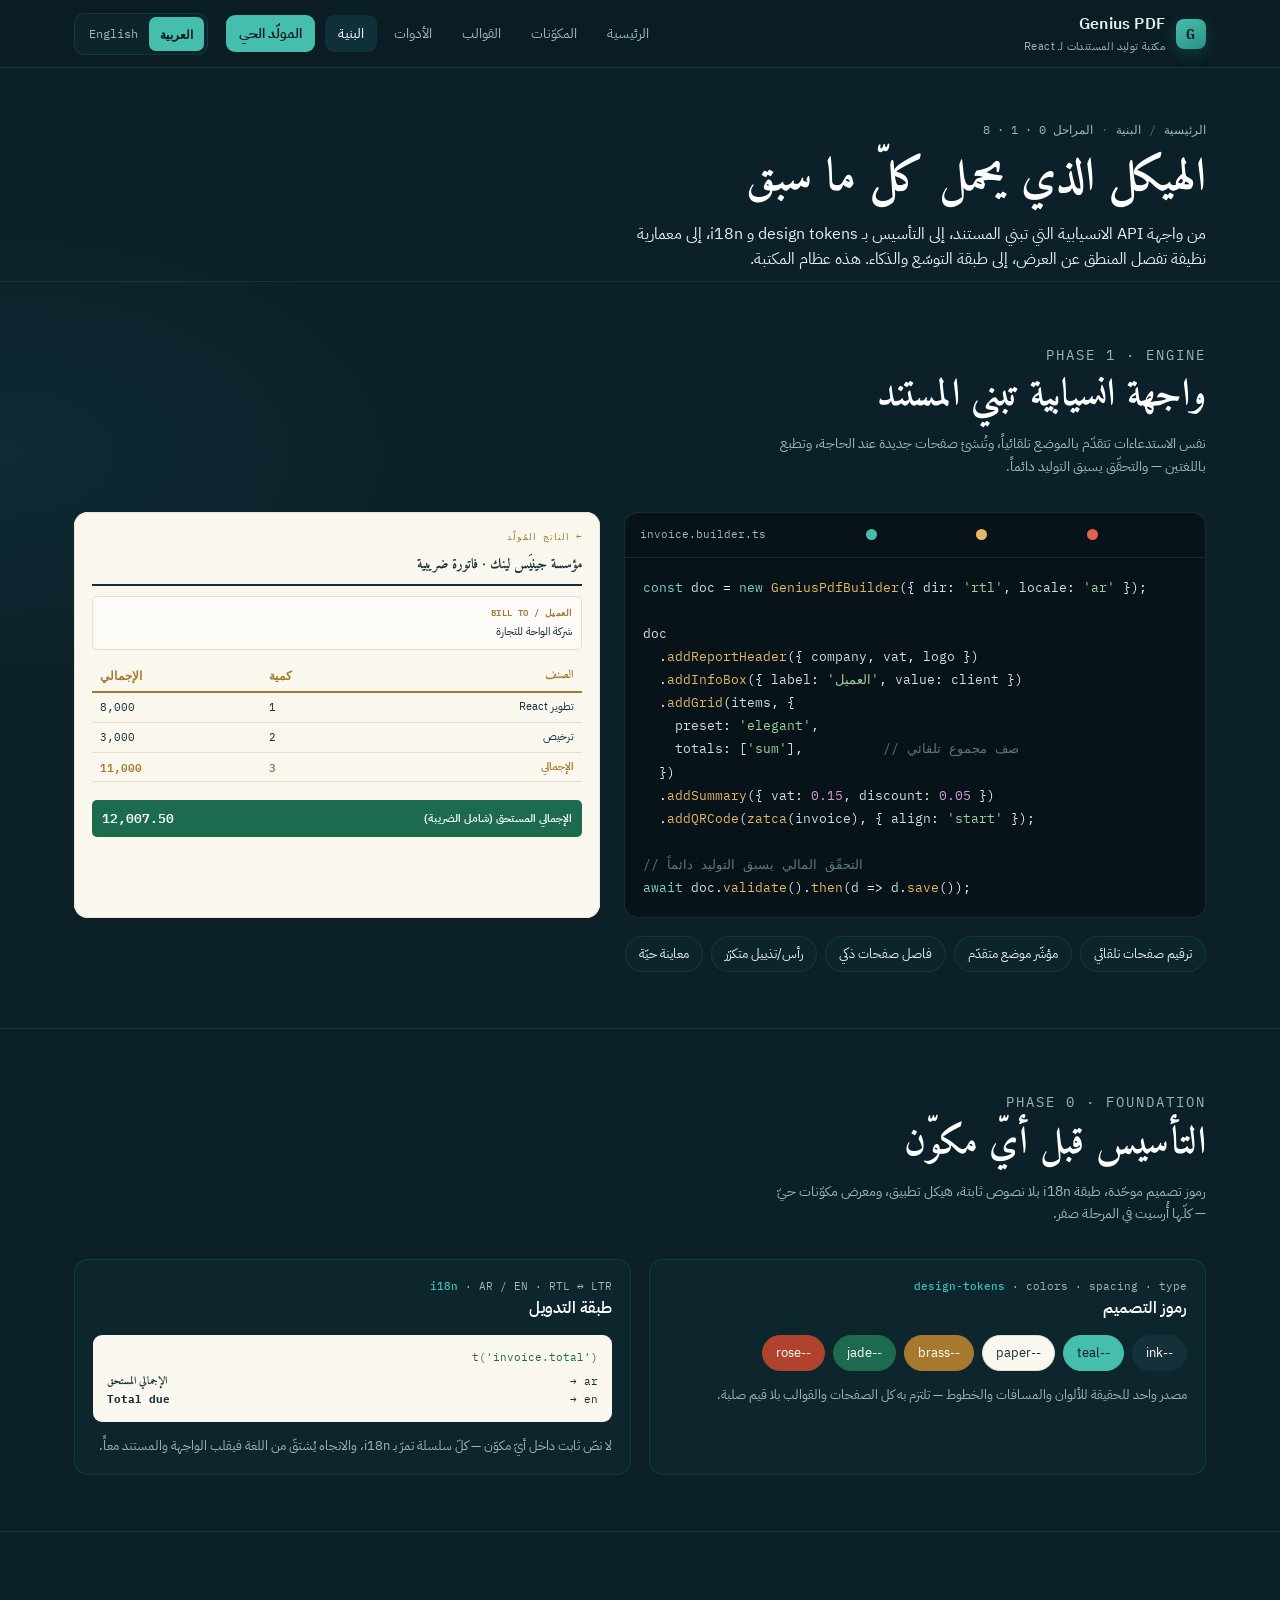
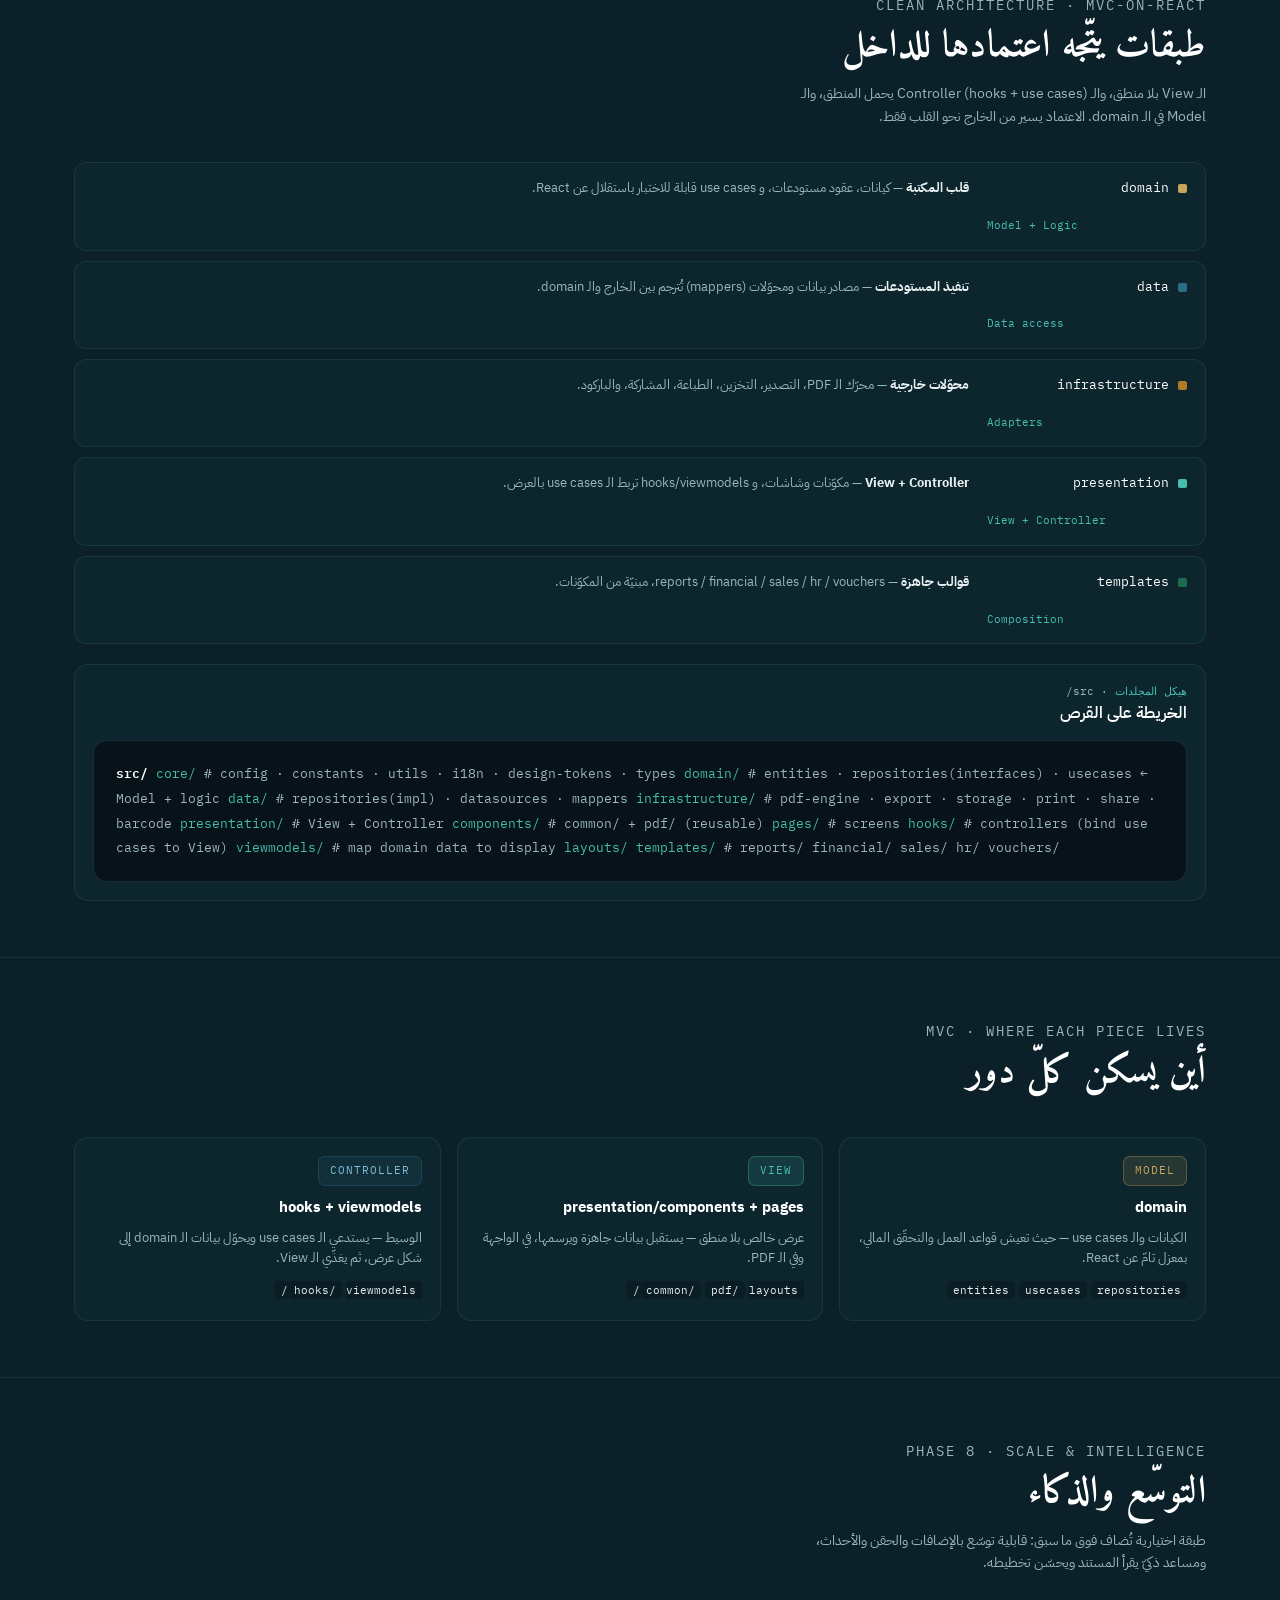
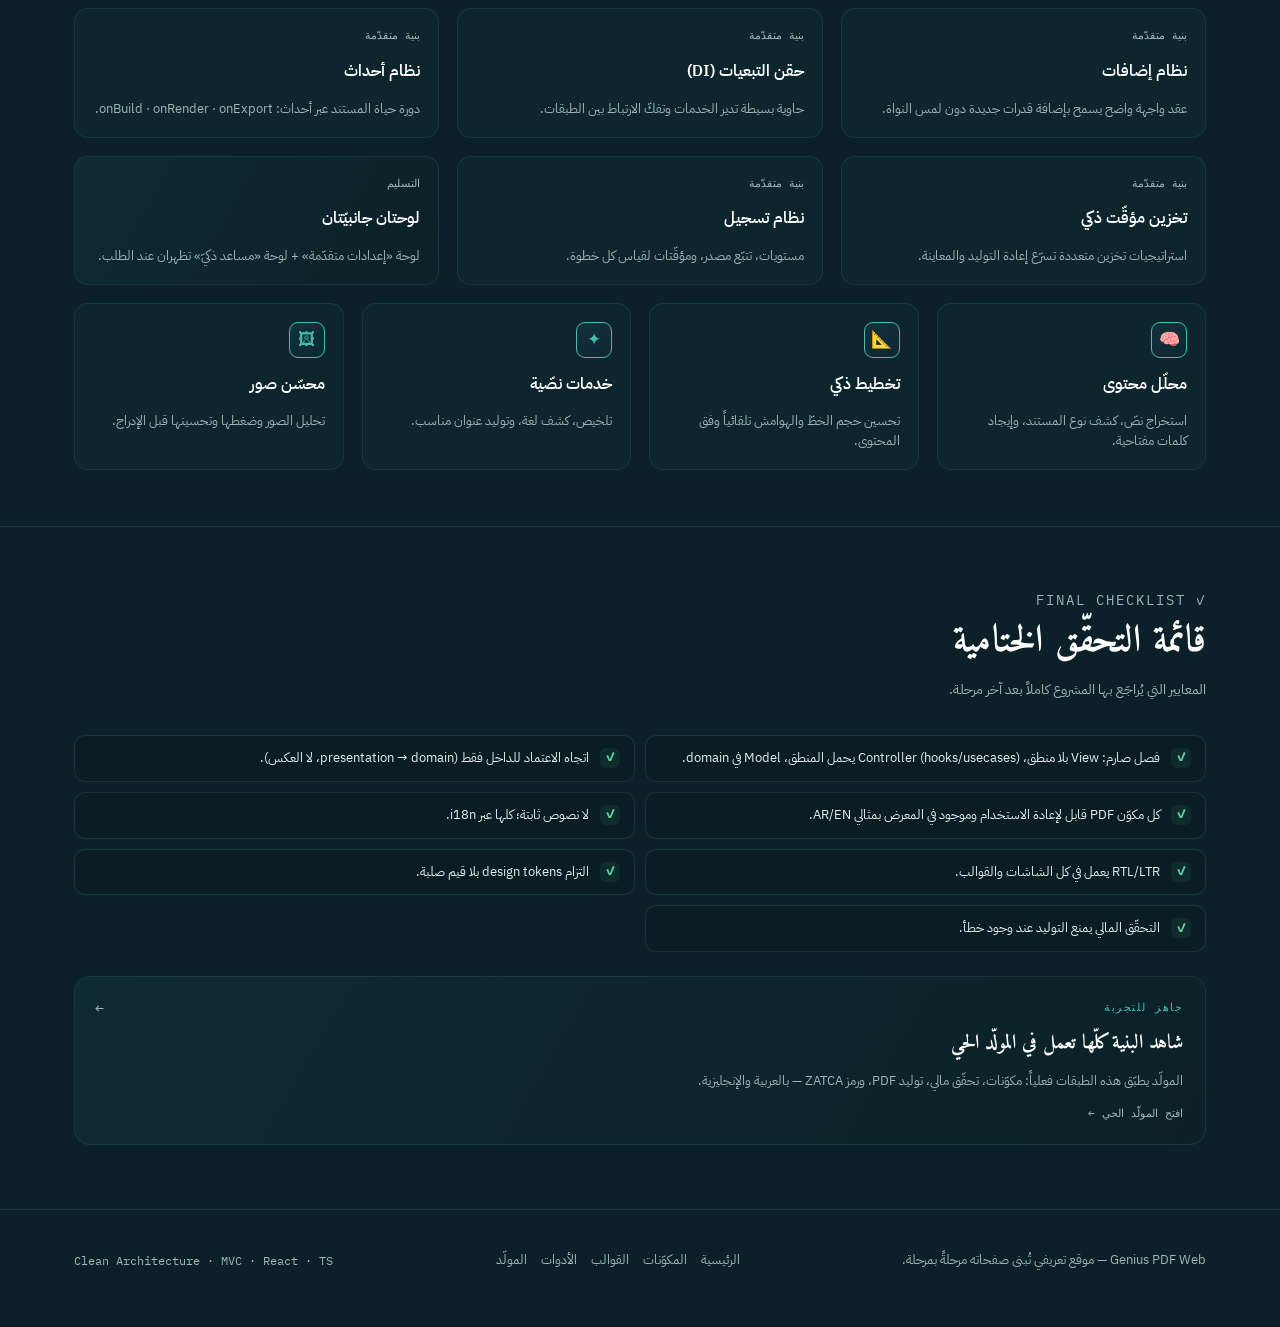
==== architecture.html @ 8f7866e6 "-" ====
<!doctype html>
<html lang="ar" dir="rtl">
<head>
<meta charset="utf-8">
<meta name="viewport" content="width=device-width, initial-scale=1">
<title>البنية — Genius PDF Web</title>
<meta name="description" content="واجهة API انسيابية، تأسيس بـ design tokens و i18n، معمارية نظيفة بطبقات domain/data/infrastructure/presentation، خريطة MVC، ونظام إضافات وذكاء اصطناعي.">
<link rel="preconnect" href="https://fonts.googleapis.com">
<link rel="preconnect" href="https://fonts.gstatic.com" crossorigin>
<link href="https://fonts.googleapis.com/css2?family=Amiri:wght@400;700&family=IBM+Plex+Mono:wght@400;500;600&family=IBM+Plex+Sans+Arabic:wght@300;400;500;600;700&display=swap" rel="stylesheet">
<link rel="stylesheet" href="assets/styles.css">
</head>
<body dir="rtl">

<!-- ===== shared navigation ===== -->
<header class="site-nav">
  <div class="nav-wrap">
    <a class="site-brand" href="index.html">
      <span class="site-logo">G</span>
      <span class="brand-text">Genius PDF<small data-ar="مكتبة توليد المستندات لـ React" data-en="Document library for React">مكتبة توليد المستندات لـ React</small></span>
    </a>
    <nav class="nav-links" aria-label="الأقسام">
      <a href="index.html" data-ar="الرئيسية" data-en="Home">الرئيسية</a>
      <a href="components.html" data-ar="المكوّنات" data-en="Components">المكوّنات</a>
      <a href="templates.html" data-ar="القوالب" data-en="Templates">القوالب</a>
      <a href="tools.html" data-ar="الأدوات" data-en="Tools">الأدوات</a>
      <a href="architecture.html" data-ar="البنية" data-en="Architecture">البنية</a>
      <a href="generator.html" class="nav-cta" data-ar="المولّد الحي" data-en="Live generator">المولّد الحي</a>
    </nav>
    <div class="nav-right">
      <div class="lang-toggle">
        <div class="seg" role="group" aria-label="language">
          <button id="ar" aria-pressed="true">العربية</button>
          <button id="en" aria-pressed="false">English</button>
        </div>
      </div>
      <button class="nav-burger" aria-label="القائمة" aria-expanded="false">☰</button>
    </div>
  </div>
</header>

<!-- ===== page hero ===== -->
<section class="page-hero">
  <div class="wrap">
    <p class="crumbs"><a href="index.html" data-ar="الرئيسية" data-en="Home">الرئيسية</a><span class="sep">/</span><span data-ar="البنية" data-en="Architecture">البنية</span><span class="sep">·</span><span data-ar="المراحل 0 · 1 · 8" data-en="Phases 0 · 1 · 8">المراحل 0 · 1 · 8</span></p>
    <h1 data-ar="الهيكل الذي يحمل كلّ ما سبق" data-en="The structure that holds it all up">الهيكل الذي يحمل كلّ ما سبق</h1>
    <p class="lede" data-ar="من واجهة API الانسيابية التي تبني المستند، إلى التأسيس بـ design tokens و i18n، إلى معمارية نظيفة تفصل المنطق عن العرض، إلى طبقة التوسّع والذكاء. هذه عظام المكتبة." data-en="From the fluent API that builds the document, to the foundation of design tokens and i18n, to a clean architecture that separates logic from view, to the extensibility and intelligence layer. These are the library's bones.">من واجهة API الانسيابية التي تبني المستند، إلى التأسيس بـ design tokens و i18n، إلى معمارية نظيفة تفصل المنطق عن العرض، إلى طبقة التوسّع والذكاء. هذه عظام المكتبة.</p>
  </div>
</section>

<!-- ===== PHASE 1 · fluent engine ===== -->
<section class="section">
  <div class="wrap">
    <div class="head">
      <div>
        <p class="k">PHASE 1 · ENGINE</p>
        <h2 class="h" data-ar="واجهة انسيابية تبني المستند" data-en="A fluent API that builds the document">واجهة انسيابية تبني المستند</h2>
        <p data-ar="نفس الاستدعاءات تتقدّم بالموضع تلقائياً، وتُنشئ صفحات جديدة عند الحاجة، وتطبع باللغتين — والتحقّق يسبق التوليد دائماً." data-en="The same calls advance the cursor automatically, spawn new pages when needed, and print in both languages — and validation always precedes generation.">نفس الاستدعاءات تتقدّم بالموضع تلقائياً، وتُنشئ صفحات جديدة عند الحاجة، وتطبع باللغتين — والتحقّق يسبق التوليد دائماً.</p>
      </div>
    </div>

    <div class="engine-grid">
      <div class="codeblock">
        <div class="top">
          <span class="dot" style="background:#e0654f"></span>
          <span class="dot" style="background:#e3b765"></span>
          <span class="dot" style="background:#46BEAE"></span>
          <span class="mono">invoice.builder.ts</span>
        </div>
<pre><span class="t-key">const</span> <span class="t-var">doc</span> = <span class="t-key">new</span> <span class="t-fn">GeniusPdfBuilder</span>({ <span class="t-var">dir</span>: <span class="t-str">'rtl'</span>, <span class="t-var">locale</span>: <span class="t-str">'ar'</span> });

<span class="t-var">doc</span>
  .<span class="t-fn">addReportHeader</span>({ <span class="t-var">company</span>, <span class="t-var">vat</span>, <span class="t-var">logo</span> })
  .<span class="t-fn">addInfoBox</span>({ <span class="t-var">label</span>: <span class="t-str">'العميل'</span>, <span class="t-var">value</span>: <span class="t-var">client</span> })
  .<span class="t-fn">addGrid</span>(<span class="t-var">items</span>, {
    <span class="t-var">preset</span>: <span class="t-str">'elegant'</span>,
    <span class="t-var">totals</span>: [<span class="t-str">'sum'</span>],          <span class="t-com">// صف مجموع تلقائي</span>
  })
  .<span class="t-fn">addSummary</span>({ <span class="t-var">vat</span>: <span class="t-num">0.15</span>, <span class="t-var">discount</span>: <span class="t-num">0.05</span> })
  .<span class="t-fn">addQRCode</span>(<span class="t-fn">zatca</span>(<span class="t-var">invoice</span>), { <span class="t-var">align</span>: <span class="t-str">'start'</span> });

<span class="t-com">// التحقّق المالي يسبق التوليد دائماً</span>
<span class="t-key">await</span> <span class="t-var">doc</span>.<span class="t-fn">validate</span>().<span class="t-fn">then</span>(<span class="t-var">d</span> =&gt; <span class="t-var">d</span>.<span class="t-fn">save</span>());</pre>
      </div>

      <div class="out">
        <div class="obadge mono" data-ar="← الناتج المُولّد" data-en="RENDERED OUTPUT →">← الناتج المُولّد</div>
        <div class="ohead" data-ar="مؤسسة جينيَس لينك · فاتورة ضريبية" data-en="Genius Link Est. · Tax Invoice">مؤسسة جينيَس لينك · فاتورة ضريبية</div>
        <div class="ibox" style="border:1px solid var(--paper-line);border-radius:5px;padding:8px 9px">
          <h4 style="margin:0 0 4px;font-size:9px;color:var(--brass);font-family:var(--font-mono)" data-ar="العميل / Bill to" data-en="Bill to / العميل">العميل / Bill to</h4>
          <p style="margin:0;font-size:11px" data-ar="شركة الواحة للتجارة" data-en="Al-Waha Trading Co.">شركة الواحة للتجارة</p>
        </div>
        <table class="demo elegant" style="font-size:10.5px">
          <thead><tr><th data-ar="الصنف" data-en="Item">الصنف</th><th class="n" data-ar="كمية" data-en="Qty">كمية</th><th class="n" data-ar="الإجمالي" data-en="Total">الإجمالي</th></tr></thead>
          <tbody>
            <tr><td data-ar="تطوير React" data-en="React dev">تطوير React</td><td class="n">1</td><td class="n">8,000</td></tr>
            <tr><td data-ar="ترخيص" data-en="License">ترخيص</td><td class="n">2</td><td class="n">3,000</td></tr>
          </tbody>
          <tfoot><tr><td data-ar="الإجمالي" data-en="Total">الإجمالي</td><td class="n">3</td><td class="n">11,000</td></tr></tfoot>
        </table>
        <div class="totals" style="width:100%;margin-top:2px">
          <div class="grand" style="font-size:11px"><span data-ar="الإجمالي المستحق (شامل الضريبة)" data-en="Total due (incl. VAT)">الإجمالي المستحق (شامل الضريبة)</span><span class="v">12,007.50</span></div>
        </div>
      </div>
    </div>

    <div class="chips" style="margin-top:18px">
      <span class="chip" data-ar="ترقيم صفحات تلقائي" data-en="Automatic pagination">ترقيم صفحات تلقائي</span>
      <span class="chip" data-ar="مؤشّر موضع متقدّم" data-en="Advancing cursor">مؤشّر موضع متقدّم</span>
      <span class="chip" data-ar="فاصل صفحات ذكي" data-en="Smart page-break">فاصل صفحات ذكي</span>
      <span class="chip" data-ar="رأس/تذييل متكرّر" data-en="Repeating header/footer">رأس/تذييل متكرّر</span>
      <span class="chip" data-ar="معاينة حيّة" data-en="Live preview">معاينة حيّة</span>
    </div>
  </div>
</section>

<!-- ===== PHASE 0 · foundation ===== -->
<section class="section">
  <div class="wrap">
    <div class="head">
      <div>
        <p class="k">PHASE 0 · FOUNDATION</p>
        <h2 class="h" data-ar="التأسيس قبل أيّ مكوّن" data-en="The foundation before any component">التأسيس قبل أيّ مكوّن</h2>
        <p data-ar="رموز تصميم موحّدة، طبقة i18n بلا نصوص ثابتة، هيكل تطبيق، ومعرض مكوّنات حيّ — كلّها أُرسيت في المرحلة صفر." data-en="Unified design tokens, an i18n layer with no hard-coded strings, an app shell, and a live component gallery — all laid down in Phase 0.">رموز تصميم موحّدة، طبقة i18n بلا نصوص ثابتة، هيكل تطبيق، ومعرض مكوّنات حيّ — كلّها أُرسيت في المرحلة صفر.</p>
      </div>
    </div>

    <div class="gal">
      <div class="card span6">
        <div>
          <p class="tag"><b>design-tokens</b> · colors · spacing · type</p>
          <h3 data-ar="رموز التصميم" data-en="Design tokens">رموز التصميم</h3>
        </div>
        <div class="chips">
          <span class="chip" style="background:#14313A;color:#fff;border-color:#14313A">--ink</span>
          <span class="chip" style="background:#46BEAE;color:#06181d;border-color:#46BEAE">--teal</span>
          <span class="chip" style="background:#FAF7EF;color:#14313A;border-color:#e7dfcd">--paper</span>
          <span class="chip" style="background:#A6792E;color:#fff;border-color:#A6792E">--brass</span>
          <span class="chip" style="background:#1C6B4E;color:#fff;border-color:#1C6B4E">--jade</span>
          <span class="chip" style="background:#B0432D;color:#fff;border-color:#B0432D">--rose</span>
        </div>
        <p class="desc" data-ar="مصدر واحد للحقيقة للألوان والمسافات والخطوط — تلتزم به كل الصفحات والقوالب بلا قيم صلبة." data-en="A single source of truth for colors, spacing and type — every page and template obeys it with no hard-coded values.">مصدر واحد للحقيقة للألوان والمسافات والخطوط — تلتزم به كل الصفحات والقوالب بلا قيم صلبة.</p>
      </div>

      <div class="card span6">
        <div>
          <p class="tag"><b>i18n</b> · AR / EN · RTL ↔ LTR</p>
          <h3 data-ar="طبقة التدويل" data-en="The i18n layer">طبقة التدويل</h3>
        </div>
        <div class="mini" style="font-family:var(--font-mono);font-size:11px">
          <div style="color:var(--ink-2)">t(<span style="color:var(--jade)">'invoice.total'</span>)</div>
          <div style="margin-top:6px;display:flex;justify-content:space-between"><span>ar →</span><b style="font-family:var(--font-display)">الإجمالي المستحق</b></div>
          <div style="display:flex;justify-content:space-between"><span>en →</span><b>Total due</b></div>
        </div>
        <p class="desc" data-ar="لا نصّ ثابت داخل أيّ مكوّن — كلّ سلسلة تمرّ بـ i18n، والاتجاه يُشتقّ من اللغة فيقلب الواجهة والمستند معاً." data-en="No hard-coded string inside any component — every string flows through i18n, and direction is derived from locale, flipping UI and document together.">لا نصّ ثابت داخل أيّ مكوّن — كلّ سلسلة تمرّ بـ i18n، والاتجاه يُشتقّ من اللغة فيقلب الواجهة والمستند معاً.</p>
      </div>
    </div>
  </div>
</section>

<!-- ===== Clean Architecture ===== -->
<section class="section">
  <div class="wrap">
    <div class="head">
      <div>
        <p class="k">CLEAN ARCHITECTURE · MVC-ON-REACT</p>
        <h2 class="h" data-ar="طبقات يتّجه اعتمادها للداخل" data-en="Layers whose dependencies point inward">طبقات يتّجه اعتمادها للداخل</h2>
        <p data-ar="الـ View بلا منطق، والـ Controller (hooks + use cases) يحمل المنطق، والـ Model في الـ domain. الاعتماد يسير من الخارج نحو القلب فقط." data-en="The View has no logic, the Controller (hooks + use cases) holds the logic, and the Model lives in the domain. Dependencies flow from the outside toward the core only.">الـ View بلا منطق، والـ Controller (hooks + use cases) يحمل المنطق، والـ Model في الـ domain. الاعتماد يسير من الخارج نحو القلب فقط.</p>
      </div>
    </div>

    <div class="layers">
      <div class="layer">
        <div class="lname"><i style="background:var(--brass-soft)"></i>domain</div>
        <div class="ldesc" data-ar="<b>قلب المكتبة</b> — كيانات، عقود مستودعات، و use cases قابلة للاختبار باستقلال عن React." data-en="<b>The core</b> — entities, repository contracts, and use cases testable independently of React.">قلب المكتبة — كيانات، عقود مستودعات، و use cases قابلة للاختبار باستقلال عن React.</div>
        <div class="l-mvc">Model + Logic</div>
      </div>
      <div class="layer">
        <div class="lname"><i style="background:var(--sky)"></i>data</div>
        <div class="ldesc" data-ar="<b>تنفيذ المستودعات</b> — مصادر بيانات ومحوّلات (mappers) تُترجم بين الخارج والـ domain." data-en="<b>Repository implementations</b> — datasources and mappers translating between the outside and the domain.">تنفيذ المستودعات — مصادر بيانات ومحوّلات تُترجم بين الخارج والـ domain.</div>
        <div class="l-mvc">Data access</div>
      </div>
      <div class="layer">
        <div class="lname"><i style="background:var(--amber)"></i>infrastructure</div>
        <div class="ldesc" data-ar="<b>محوّلات خارجية</b> — محرّك الـ PDF، التصدير، التخزين، الطباعة، المشاركة، والباركود." data-en="<b>External adapters</b> — the PDF engine, export, storage, print, share, and barcode.">محوّلات خارجية — محرّك الـ PDF، التصدير، التخزين، الطباعة، المشاركة، والباركود.</div>
        <div class="l-mvc">Adapters</div>
      </div>
      <div class="layer">
        <div class="lname"><i style="background:var(--teal)"></i>presentation</div>
        <div class="ldesc" data-ar="<b>View + Controller</b> — مكوّنات وشاشات، و hooks/viewmodels تربط الـ use cases بالعرض." data-en="<b>View + Controller</b> — components and pages, with hooks/viewmodels wiring use cases to the view.">View + Controller — مكوّنات وشاشات، و hooks/viewmodels تربط الـ use cases بالعرض.</div>
        <div class="l-mvc">View + Controller</div>
      </div>
      <div class="layer">
        <div class="lname"><i style="background:var(--jade)"></i>templates</div>
        <div class="ldesc" data-ar="<b>قوالب جاهزة</b> — reports / financial / sales / hr / vouchers، مبنيّة من المكوّنات." data-en="<b>Ready templates</b> — reports / financial / sales / hr / vouchers, assembled from components.">قوالب جاهزة — reports / financial / sales / hr / vouchers، مبنيّة من المكوّنات.</div>
        <div class="l-mvc">Composition</div>
      </div>
    </div>

    <div class="gal" style="margin-top:20px">
      <div class="card span12">
        <div>
          <p class="tag"><b data-ar="هيكل المجلدات" data-en="Folder structure">هيكل المجلدات</b> · src/</p>
          <h3 data-ar="الخريطة على القرص" data-en="The map on disk">الخريطة على القرص</h3>
        </div>
        <div class="tree"><span class="root">src/</span>
  <span class="dir">core/</span>            <span class="cm"># config · constants · utils · i18n · design-tokens · types</span>
  <span class="dir">domain/</span>          <span class="cm"># entities · repositories(interfaces) · usecases  ← Model + logic</span>
  <span class="dir">data/</span>            <span class="cm"># repositories(impl) · datasources · mappers</span>
  <span class="dir">infrastructure/</span>  <span class="cm"># pdf-engine · export · storage · print · share · barcode</span>
  <span class="dir">presentation/</span>    <span class="cm"># View + Controller</span>
    <span class="dir">components/</span>     <span class="cm"># common/ + pdf/  (reusable)</span>
    <span class="dir">pages/</span>          <span class="cm"># screens</span>
    <span class="dir">hooks/</span>          <span class="cm"># controllers (bind use cases to View)</span>
    <span class="dir">viewmodels/</span>     <span class="cm"># map domain data to display</span>
    <span class="dir">layouts/</span>
  <span class="dir">templates/</span>       <span class="cm"># reports/ financial/ sales/ hr/ vouchers/</span></div>
      </div>
    </div>
  </div>
</section>

<!-- ===== MVC mapping ===== -->
<section class="section">
  <div class="wrap">
    <div class="head">
      <div>
        <p class="k">MVC · WHERE EACH PIECE LIVES</p>
        <h2 class="h" data-ar="أين يسكن كلّ دور" data-en="Where each role lives">أين يسكن كلّ دور</h2>
      </div>
    </div>
    <div class="mvc">
      <div class="m model">
        <span class="badge">MODEL</span>
        <h3 data-ar="domain" data-en="domain">domain</h3>
        <p data-ar="الكيانات والـ use cases — حيث تعيش قواعد العمل والتحقّق المالي، بمعزل تامّ عن React." data-en="Entities and use cases — where business rules and financial validation live, fully isolated from React.">الكيانات والـ use cases — حيث تعيش قواعد العمل والتحقّق المالي، بمعزل تامّ عن React.</p>
        <div><code>entities</code> <code>usecases</code> <code>repositories</code></div>
      </div>
      <div class="m view">
        <span class="badge">VIEW</span>
        <h3 data-ar="presentation/components + pages" data-en="presentation/components + pages">components + pages</h3>
        <p data-ar="عرض خالص بلا منطق — يستقبل بيانات جاهزة ويرسمها، في الواجهة وفي الـ PDF." data-en="Pure view with no logic — receives ready data and renders it, both in the UI and the PDF.">عرض خالص بلا منطق — يستقبل بيانات جاهزة ويرسمها، في الواجهة وفي الـ PDF.</p>
        <div><code>common/</code> <code>pdf/</code> <code>layouts/</code></div>
      </div>
      <div class="m ctrl">
        <span class="badge">CONTROLLER</span>
        <h3 data-ar="hooks + viewmodels" data-en="hooks + viewmodels">hooks + viewmodels</h3>
        <p data-ar="الوسيط — يستدعي الـ use cases ويحوّل بيانات الـ domain إلى شكل عرض، ثم يغذّي الـ View." data-en="The mediator — calls use cases and maps domain data into display shape, then feeds the View.">الوسيط — يستدعي الـ use cases ويحوّل بيانات الـ domain إلى شكل عرض، ثم يغذّي الـ View.</p>
        <div><code>hooks/</code> <code>viewmodels/</code></div>
      </div>
    </div>
  </div>
</section>

<!-- ===== PHASE 8 · advanced + AI ===== -->
<section class="section">
  <div class="wrap">
    <div class="head">
      <div>
        <p class="k">PHASE 8 · SCALE &amp; INTELLIGENCE</p>
        <h2 class="h" data-ar="التوسّع والذكاء" data-en="Scale & intelligence">التوسّع والذكاء</h2>
        <p data-ar="طبقة اختيارية تُضاف فوق ما سبق: قابلية توسّع بالإضافات والحقن والأحداث، ومساعد ذكيّ يقرأ المستند ويحسّن تخطيطه." data-en="An optional layer added on top: extensibility via plugins, injection and events, plus a smart assistant that reads the document and improves its layout.">طبقة اختيارية تُضاف فوق ما سبق: قابلية توسّع بالإضافات والحقن والأحداث، ومساعد ذكيّ يقرأ المستند ويحسّن تخطيطه.</p>
      </div>
    </div>

    <div class="gal">
      <div class="card span4">
        <p class="tag" data-ar="بنية متقدّمة" data-en="Advanced architecture">بنية متقدّمة</p>
        <h3 data-ar="نظام إضافات" data-en="Plugin system">نظام إضافات</h3>
        <p class="desc" data-ar="عقد واجهة واضح يسمح بإضافة قدرات جديدة دون لمس النواة." data-en="A clear interface contract that adds new capabilities without touching the core.">عقد واجهة واضح يسمح بإضافة قدرات جديدة دون لمس النواة.</p>
      </div>
      <div class="card span4">
        <p class="tag" data-ar="بنية متقدّمة" data-en="Advanced architecture">بنية متقدّمة</p>
        <h3 data-ar="حقن التبعيات (DI)" data-en="Dependency injection">حقن التبعيات (DI)</h3>
        <p class="desc" data-ar="حاوية بسيطة تدير الخدمات وتفكّ الارتباط بين الطبقات." data-en="A simple container that manages services and decouples the layers.">حاوية بسيطة تدير الخدمات وتفكّ الارتباط بين الطبقات.</p>
      </div>
      <div class="card span4">
        <p class="tag" data-ar="بنية متقدّمة" data-en="Advanced architecture">بنية متقدّمة</p>
        <h3 data-ar="نظام أحداث" data-en="Event-driven">نظام أحداث</h3>
        <p class="desc" data-ar="دورة حياة المستند عبر أحداث: onBuild · onRender · onExport." data-en="The document lifecycle through events: onBuild · onRender · onExport.">دورة حياة المستند عبر أحداث: <span class="mono">onBuild · onRender · onExport</span>.</p>
      </div>
      <div class="card span4">
        <p class="tag" data-ar="بنية متقدّمة" data-en="Advanced architecture">بنية متقدّمة</p>
        <h3 data-ar="تخزين مؤقّت ذكي" data-en="Smart caching">تخزين مؤقّت ذكي</h3>
        <p class="desc" data-ar="استراتيجيات تخزين متعددة تسرّع إعادة التوليد والمعاينة." data-en="Multiple caching strategies that speed up re-render and preview.">استراتيجيات تخزين متعددة تسرّع إعادة التوليد والمعاينة.</p>
      </div>
      <div class="card span4">
        <p class="tag" data-ar="بنية متقدّمة" data-en="Advanced architecture">بنية متقدّمة</p>
        <h3 data-ar="نظام تسجيل" data-en="Structured logger">نظام تسجيل</h3>
        <p class="desc" data-ar="مستويات، تتبّع مصدر، ومؤقّتات لقياس كل خطوة." data-en="Levels, source tracing, and timers to measure every step.">مستويات، تتبّع مصدر، ومؤقّتات لقياس كل خطوة.</p>
      </div>
      <div class="card span4" style="background:linear-gradient(120deg,#0e2a33,#0c2128)">
        <p class="tag" data-ar="التسليم" data-en="Delivery">التسليم</p>
        <h3 data-ar="لوحتان جانبيّتان" data-en="Two side panels">لوحتان جانبيّتان</h3>
        <p class="desc" data-ar="لوحة «إعدادات متقدّمة» + لوحة «مساعد ذكيّ» تظهران عند الطلب." data-en="An 'Advanced settings' panel + a 'Smart assistant' panel, surfaced on demand.">لوحة «إعدادات متقدّمة» + لوحة «مساعد ذكيّ» تظهران عند الطلب.</p>
      </div>
    </div>

    <div class="gal" style="margin-top:18px">
      <div class="card span3">
        <div class="ai-ic">🧠</div>
        <h3 data-ar="محلّل محتوى" data-en="Content analyzer">محلّل محتوى</h3>
        <p class="desc" data-ar="استخراج نصّ، كشف نوع المستند، وإيجاد كلمات مفتاحية." data-en="Text extraction, document-type detection, and keyword finding.">استخراج نصّ، كشف نوع المستند، وإيجاد كلمات مفتاحية.</p>
      </div>
      <div class="card span3">
        <div class="ai-ic">📐</div>
        <h3 data-ar="تخطيط ذكي" data-en="Smart layout">تخطيط ذكي</h3>
        <p class="desc" data-ar="تحسين حجم الخطّ والهوامش تلقائياً وفق المحتوى." data-en="Auto-tuning font size and margins to fit the content.">تحسين حجم الخطّ والهوامش تلقائياً وفق المحتوى.</p>
      </div>
      <div class="card span3">
        <div class="ai-ic">✦</div>
        <h3 data-ar="خدمات نصّية" data-en="Text services">خدمات نصّية</h3>
        <p class="desc" data-ar="تلخيص، كشف لغة، وتوليد عنوان مناسب." data-en="Summarization, language detection, and title generation.">تلخيص، كشف لغة، وتوليد عنوان مناسب.</p>
      </div>
      <div class="card span3">
        <div class="ai-ic">🖼</div>
        <h3 data-ar="محسّن صور" data-en="Image optimizer">محسّن صور</h3>
        <p class="desc" data-ar="تحليل الصور وضغطها وتحسينها قبل الإدراج." data-en="Analyzing, compressing and improving images before embedding.">تحليل الصور وضغطها وتحسينها قبل الإدراج.</p>
      </div>
    </div>
  </div>
</section>

<!-- ===== final checklist ===== -->
<section class="section">
  <div class="wrap">
    <div class="head">
      <div>
        <p class="k">✓ FINAL CHECKLIST</p>
        <h2 class="h" data-ar="قائمة التحقّق الختامية" data-en="The final checklist">قائمة التحقّق الختامية</h2>
        <p data-ar="المعايير التي يُراجَع بها المشروع كاملاً بعد آخر مرحلة." data-en="The criteria the whole project is reviewed against after the last phase.">المعايير التي يُراجَع بها المشروع كاملاً بعد آخر مرحلة.</p>
      </div>
    </div>
    <div class="checklist">
      <div class="check"><span class="cb">✓</span><span data-ar="فصل صارم: View بلا منطق، Controller (hooks/usecases) يحمل المنطق، Model في domain." data-en="Strict separation: View has no logic, Controller (hooks/usecases) holds it, Model in domain.">فصل صارم: View بلا منطق، Controller (hooks/usecases) يحمل المنطق، Model في domain.</span></div>
      <div class="check"><span class="cb">✓</span><span data-ar="اتجاه الاعتماد للداخل فقط (presentation → domain، لا العكس)." data-en="Dependencies point inward only (presentation → domain, never the reverse).">اتجاه الاعتماد للداخل فقط (presentation → domain، لا العكس).</span></div>
      <div class="check"><span class="cb">✓</span><span data-ar="كل مكوّن PDF قابل لإعادة الاستخدام وموجود في المعرض بمثالي AR/EN." data-en="Every PDF component is reusable and present in the gallery with AR/EN examples.">كل مكوّن PDF قابل لإعادة الاستخدام وموجود في المعرض بمثالي AR/EN.</span></div>
      <div class="check"><span class="cb">✓</span><span data-ar="لا نصوص ثابتة؛ كلها عبر i18n." data-en="No hard-coded strings; everything through i18n.">لا نصوص ثابتة؛ كلها عبر i18n.</span></div>
      <div class="check"><span class="cb">✓</span><span data-ar="RTL/LTR يعمل في كل الشاشات والقوالب." data-en="RTL/LTR works across all screens and templates.">RTL/LTR يعمل في كل الشاشات والقوالب.</span></div>
      <div class="check"><span class="cb">✓</span><span data-ar="التزام design tokens بلا قيم صلبة." data-en="Design tokens are honored with no hard-coded values.">التزام design tokens بلا قيم صلبة.</span></div>
      <div class="check"><span class="cb">✓</span><span data-ar="التحقّق المالي يمنع التوليد عند وجود خطأ." data-en="Financial validation blocks generation whenever there's an error.">التحقّق المالي يمنع التوليد عند وجود خطأ.</span></div>
    </div>

    <div class="hub" style="margin-top:24px">
      <a class="hub-card wide" href="generator.html">
        <span class="num" data-ar="جاهز للتجربة" data-en="READY TO TRY">جاهز للتجربة</span>
        <h3 data-ar="شاهد البنية كلّها تعمل في المولّد الحي" data-en="See the whole architecture run in the live generator">شاهد البنية كلّها تعمل في المولّد الحي</h3>
        <p data-ar="المولّد يطبّق هذه الطبقات فعلياً: مكوّنات، تحقّق مالي، توليد PDF، ورمز ZATCA — بالعربية والإنجليزية." data-en="The generator actually applies these layers: components, financial validation, PDF generation, and the ZATCA code — in Arabic and English.">المولّد يطبّق هذه الطبقات فعلياً: مكوّنات، تحقّق مالي، توليد PDF، ورمز ZATCA — بالعربية والإنجليزية.</p>
        <span class="meta" data-ar="افتح المولّد الحي ←" data-en="Open the live generator →">افتح المولّد الحي ←</span>
      </a>
    </div>
  </div>
</section>

<!-- ===== footer ===== -->
<footer class="site-footer">
  <div class="foot-wrap">
    <span data-ar="Genius PDF Web — موقع تعريفي تُبنى صفحاته مرحلةً بمرحلة." data-en="Genius PDF Web — a showcase site built phase by phase.">Genius PDF Web — موقع تعريفي تُبنى صفحاته مرحلةً بمرحلة.</span>
    <nav class="foot-nav">
      <a href="index.html" data-ar="الرئيسية" data-en="Home">الرئيسية</a>
      <a href="components.html" data-ar="المكوّنات" data-en="Components">المكوّنات</a>
      <a href="templates.html" data-ar="القوالب" data-en="Templates">القوالب</a>
      <a href="tools.html" data-ar="الأدوات" data-en="Tools">الأدوات</a>
      <a href="generator.html" data-ar="المولّد" data-en="Generator">المولّد</a>
    </nav>
    <span class="mono">Clean Architecture · MVC · React · TS</span>
  </div>
</footer>

<script src="assets/app.js"></script>
</body>
</html>
---- assets/styles.css ----
/* ============================================================
   Genius PDF Web — shared design system
   "Engine + Paper": dark workshop chrome, cream rendered documents.
   Used by every page except the live generator (which is standalone).
   ============================================================ */

:root{
  --ink:#14313A; --ink-2:#3F606A;
  --engine:#0B2028; --engine-2:#102C36; --engine-line:#21495780;
  --teal:#46BEAE; --teal-dim:#2C9085;
  --paper:#FAF7EF; --paper-line:#E7DFCD; --paper-edge:#ECE4D3;
  --brass:#A6792E; --brass-soft:#C9A45A;
  --jade:#1C6B4E; --rose:#B0432D; --amber:#B07D24; --sky:#2D6E86;
  --cloud:#E7EFF0; --cloud-dim:#9DB6BC;
  --font-display:'Amiri',serif;
  --font-ui:'IBM Plex Sans Arabic',system-ui,sans-serif;
  --font-mono:'IBM Plex Mono',ui-monospace,monospace;
  --maxw:1180px;
}

*{box-sizing:border-box}
html{scroll-behavior:smooth}
body{
  margin:0; font-family:var(--font-ui); color:var(--cloud); line-height:1.6;
  background:
    radial-gradient(1200px 600px at 80% -10%, #133844 0%, transparent 60%),
    radial-gradient(900px 500px at 0% 10%, #0e2a33 0%, transparent 55%),
    var(--engine);
  -webkit-font-smoothing:antialiased;
}
a{color:inherit; text-decoration:none}
.wrap{max-width:var(--maxw); margin-inline:auto; padding-inline:24px}
.mono{font-family:var(--font-mono)}
.accent{color:var(--brass-soft)}
.teal{color:var(--teal)}

/* ---------- shared top navigation ---------- */
.site-nav{position:sticky; top:0; z-index:60; backdrop-filter:blur(10px);
  background:#0a1d24cc; border-bottom:1px solid var(--engine-line)}
.nav-wrap{max-width:var(--maxw); margin-inline:auto; padding:12px 24px;
  display:flex; align-items:center; gap:18px}
.site-brand{display:flex; align-items:center; gap:11px; font-weight:600; letter-spacing:.2px; flex:0 0 auto}
.site-logo{width:30px; height:30px; flex:0 0 auto; border-radius:8px;
  background:linear-gradient(150deg,var(--teal),var(--teal-dim));
  display:grid; place-items:center; color:#06181d; font-family:var(--font-mono);
  font-weight:600; font-size:15px; box-shadow:0 4px 16px #46beae33}
.brand-text small{display:block; font-weight:400; font-size:11px; color:var(--cloud-dim); letter-spacing:.4px}

.nav-links{display:flex; align-items:center; gap:4px; margin-inline-start:auto}
.nav-links a{font-size:13.5px; color:var(--cloud-dim); padding:8px 13px; border-radius:9px; transition:.16s; white-space:nowrap}
.nav-links a:hover{color:var(--cloud); background:#0e2a33}
.nav-links a.active{color:#fff; background:#103039}
.nav-links a.nav-cta{background:var(--teal); color:#06181d; font-weight:600; margin-inline-start:6px}
.nav-links a.nav-cta:hover{background:var(--teal-dim); color:#04141a}

.nav-right{display:flex; align-items:center; gap:10px; flex:0 0 auto}
.lang-toggle{flex:0 0 auto}
.seg{display:flex; background:#0c242c; border:1px solid var(--engine-line); border-radius:10px; padding:3px}
.seg button{font-family:var(--font-mono); font-size:12px; color:var(--cloud-dim);
  background:none; border:0; padding:7px 11px; border-radius:7px; cursor:pointer; transition:.18s; white-space:nowrap}
.seg button[aria-pressed="true"]{background:var(--teal); color:#06181d; font-weight:600}
.seg button:focus-visible{outline:2px solid var(--teal); outline-offset:2px}

.nav-burger{display:none; flex:0 0 auto; width:38px; height:38px; border-radius:9px;
  background:#0c242c; border:1px solid var(--engine-line); color:var(--cloud); cursor:pointer; font-size:17px}

/* ---------- buttons ---------- */
.btn{font-family:var(--font-ui); font-size:14px; font-weight:600; padding:12px 20px; border-radius:11px;
  border:0; cursor:pointer; transition:.18s; display:inline-flex; align-items:center; justify-content:center; gap:8px}
.btn.primary{background:var(--teal); color:#06181d; box-shadow:0 8px 22px -10px #46beae88}
.btn.primary:hover{transform:translateY(-1px)}
.btn.ghost{background:#0c242c; border:1px solid var(--engine-line); color:var(--cloud); font-weight:500}
.btn.ghost:hover{border-color:#2c5663}
.btn:focus-visible{outline:2px solid var(--teal); outline-offset:3px}

/* ---------- section frame + headings ---------- */
.section{padding-block:56px; border-top:1px solid var(--engine-line)}
.section:first-of-type{border-top:0}
.head{display:flex; align-items:flex-end; justify-content:space-between; gap:20px; margin-bottom:34px; flex-wrap:wrap}
.k{font-family:var(--font-mono); color:var(--teal); font-size:12px; letter-spacing:2px; text-transform:uppercase; margin:0 0 8px}
h2.h{font-family:var(--font-display); font-weight:700; color:#fff; font-size:clamp(26px,3vw,38px); margin:0; letter-spacing:.4px}
.head p{margin:6px 0 0; color:var(--cloud-dim); font-size:14px; max-width:54ch}
.eyebrow{font-family:var(--font-mono); font-size:12.5px; letter-spacing:2px; color:var(--teal); text-transform:uppercase; margin:0 0 18px}

/* ---------- page hero (lighter than home hero) ---------- */
.page-hero{padding-block:52px 8px}
.page-hero h1{font-family:var(--font-display); font-weight:700; color:#fff;
  font-size:clamp(30px,4vw,46px); line-height:1.14; margin:0 0 16px; letter-spacing:.5px}
.page-hero .lede{font-size:16px; color:var(--cloud); max-width:60ch; margin:0}
.page-hero .lede b{color:#fff; font-weight:600}
.crumbs{font-family:var(--font-mono); font-size:12px; color:var(--cloud-dim); margin:0 0 14px; display:flex; gap:8px; align-items:center}
.crumbs a:hover{color:var(--teal)}
.crumbs .sep{opacity:.5}

/* ---------- chips ---------- */
.chips{display:flex; flex-wrap:wrap; gap:8px}
.chip{font-size:12.5px; padding:7px 13px; border-radius:999px;
  border:1px solid var(--engine-line); background:#0c242c; color:var(--cloud)}
.chip b{color:var(--teal); font-family:var(--font-mono); font-weight:500}

/* ---------- generic card grid ---------- */
.gal{display:grid; grid-template-columns:repeat(12,1fr); gap:18px}
.card{background:#0d262e; border:1px solid var(--engine-line); border-radius:14px; padding:18px;
  display:flex; flex-direction:column; gap:14px; transition:.2s; position:relative; overflow:hidden}
.card:hover{transform:translateY(-3px); border-color:#2c5663}
.card .tag{font-family:var(--font-mono); font-size:11px; color:var(--cloud-dim); margin:0}
.card .tag b{color:var(--teal); font-weight:500}
.card h3{margin:0; font-size:16px; color:#fff; font-weight:600}
.card .desc{font-size:12.5px; color:var(--cloud-dim); margin:0}
.span3{grid-column:span 3} .span4{grid-column:span 4} .span5{grid-column:span 5}
.span6{grid-column:span 6} .span7{grid-column:span 7} .span8{grid-column:span 8}
.span12{grid-column:span 12}

/* ---------- "mini paper" preview surface ---------- */
.mini{background:var(--paper); color:var(--ink); border-radius:9px; padding:14px; direction:rtl; font-size:11px}
body[dir="ltr"] .mini{direction:ltr}

/* ============================================================
   HOME — signature rendered invoice (3D paper)
   ============================================================ */
.home-hero{padding-block:60px 36px}
.home-hero .wrap{display:grid; grid-template-columns:1fr 1fr; gap:54px; align-items:center}
.home-hero h1{font-family:var(--font-display); font-weight:700; color:#fff;
  font-size:clamp(34px,4.4vw,56px); line-height:1.12; margin:0 0 20px; letter-spacing:.5px}
body[dir="ltr"] .home-hero h1{letter-spacing:-.5px}
.home-hero .lede{font-size:17px; color:var(--cloud); max-width:46ch; margin:0 0 26px}
.home-hero .lede b{color:#fff; font-weight:600}
.cta-row{display:flex; gap:11px; flex-wrap:wrap; margin-bottom:22px}
.note{margin-top:6px; font-size:12.5px; color:var(--cloud-dim); display:flex; gap:8px; align-items:center}
.note::before{content:""; width:7px; height:7px; border-radius:50%; background:var(--teal); flex:0 0 auto}

.stage{position:relative; display:flex; justify-content:center; perspective:1600px}
.stage::after{content:""; position:absolute; inset:auto 8% -28px 8%; height:60px;
  background:radial-gradient(50% 100% at 50% 0%, #00000066, transparent 70%); filter:blur(6px)}
.sheet{position:relative; width:100%; max-width:430px; background:var(--paper); color:var(--ink);
  border-radius:6px; padding:26px 26px 16px; direction:rtl; font-size:12px; line-height:1.5;
  box-shadow:0 30px 70px -24px #000a, 0 4px 14px #0006;
  border:1px solid var(--paper-edge);
  transform:rotateY(-9deg) rotateX(2.5deg) rotate(.5deg);
  animation:rise .9s cubic-bezier(.2,.7,.2,1) both}
body[dir="ltr"] .sheet{transform:rotateY(9deg) rotateX(2.5deg) rotate(-.5deg)}
@keyframes rise{from{opacity:0; transform:rotateY(-16deg) translateY(26px)}}
.sheet::before{content:""; position:absolute; inset:0; border-radius:6px; pointer-events:none;
  background:repeating-linear-gradient(180deg, transparent 0 27px, #f0ead84d 27px 28px)}
.wm{position:absolute; inset:0; display:grid; place-items:center; pointer-events:none; z-index:2}
.wm span{font-family:var(--font-display); font-size:54px; color:#14313a; opacity:.05;
  transform:rotate(-26deg); white-space:nowrap; letter-spacing:4px; font-weight:700}
.doc{position:relative; z-index:3}
.doc-head{display:flex; justify-content:space-between; align-items:flex-start; gap:12px;
  padding-bottom:12px; border-bottom:2px solid var(--ink)}
.doc-co{font-family:var(--font-display); font-weight:700; font-size:17px; color:var(--ink); line-height:1.2}
.doc-co small{display:block; font-family:var(--font-ui); font-weight:400; font-size:10px; color:var(--ink-2); letter-spacing:.3px}
.doc-meta{font-family:var(--font-mono); font-size:9.5px; color:var(--ink-2); text-align:end; line-height:1.7}
.doc-meta b{color:var(--ink)}
.seal{width:42px; height:42px; border:1.5px solid var(--brass); border-radius:50%;
  display:grid; place-items:center; color:var(--brass); font-size:8px; text-align:center;
  font-family:var(--font-display); transform:rotate(-12deg); line-height:1.1; opacity:.85; flex:0 0 auto}
.doc-title{display:flex; justify-content:space-between; align-items:baseline; margin:13px 0 11px}
.doc-title h3{margin:0; font-family:var(--font-display); font-size:15px; color:var(--ink)}
.doc-title .en{font-family:var(--font-ui); font-size:10px; color:var(--ink-2); letter-spacing:.5px}
.two{display:grid; grid-template-columns:1fr 1fr; gap:8px; margin-bottom:12px}
.ibox{border:1px solid var(--paper-line); border-radius:5px; padding:8px 9px; background:#fff9}
.ibox h4{margin:0 0 4px; font-size:9px; color:var(--brass); font-weight:600; letter-spacing:.4px;
  text-transform:uppercase; font-family:var(--font-mono)}
.ibox p{margin:0; font-size:11px; color:var(--ink)}
.ibox p span{color:var(--ink-2); font-size:9.5px}
table.grid{width:100%; border-collapse:collapse; font-size:10.5px; margin:2px 0 0}
table.grid th{background:var(--ink); color:#fff; font-weight:500; padding:6px 8px; text-align:start; font-size:9.5px}
table.grid td{padding:6px 8px; border-bottom:1px solid var(--paper-line); color:var(--ink)}
table.grid tbody tr:nth-child(even){background:#f4eee0a0}
table.grid td.num,table.grid th.num{text-align:end; font-family:var(--font-mono); font-variant-numeric:tabular-nums}
.totals{margin-top:10px; margin-inline-start:auto; width:62%; font-size:10.5px}
.totals .row{display:flex; justify-content:space-between; padding:4px 2px; border-bottom:1px dotted var(--paper-line)}
.totals .row .v{font-family:var(--font-mono); color:var(--ink)}
.totals .row.disc .v{color:var(--rose)}
.totals .grand{display:flex; justify-content:space-between; align-items:center; margin-top:6px;
  background:var(--jade); color:#fff; padding:8px 10px; border-radius:5px; font-weight:600}
.totals .grand .v{font-family:var(--font-mono); font-size:13px}
.doc-foot{display:flex; align-items:center; gap:10px; margin-top:14px; padding-top:10px; border-top:1px solid var(--paper-line)}
.qr{width:54px; height:54px; flex:0 0 auto; border-radius:4px; background:#fff; padding:3px; border:1px solid var(--paper-line)}
.qr svg{display:block; width:100%; height:100%}
.foot-txt{font-family:var(--font-mono); font-size:8.5px; color:var(--ink-2); line-height:1.7}
.foot-txt b{color:var(--jade)}
.validchip{display:inline-flex; align-items:center; gap:5px; background:#1c6b4e14; color:var(--jade);
  border:1px solid #1c6b4e3d; padding:3px 8px; border-radius:999px; font-size:8.5px; font-weight:600; margin-top:3px}
.validchip::before{content:"✓"; font-weight:700}

/* ---------- home: feature row ---------- */
.features{display:grid; grid-template-columns:repeat(4,1fr); gap:16px}
.feature{background:#0d262e; border:1px solid var(--engine-line); border-radius:14px; padding:18px; display:flex; flex-direction:column; gap:9px}
.feature .fi{width:38px; height:38px; border-radius:10px; display:grid; place-items:center; font-size:18px;
  background:linear-gradient(150deg,#13313c,#0e2731); border:1px solid var(--teal); color:var(--teal); flex:0 0 auto}
.feature h3{margin:0; font-size:15px; color:#fff}
.feature p{margin:0; font-size:12.5px; color:var(--cloud-dim)}

/* ---------- home: hub (links to every page) ---------- */
.hub{display:grid; grid-template-columns:repeat(12,1fr); gap:16px}
.hub-card{grid-column:span 4; background:#0d262e; border:1px solid var(--engine-line); border-radius:16px;
  padding:22px; display:flex; flex-direction:column; gap:11px; transition:.2s; position:relative; overflow:hidden}
.hub-card::after{content:"→"; position:absolute; inset-inline-end:20px; top:20px; font-family:var(--font-mono);
  color:var(--cloud-dim); transition:.2s; font-size:15px}
body[dir="ltr"] .hub-card::after{content:"→"}
body[dir="rtl"] .hub-card::after{content:"←"}
.hub-card:hover{transform:translateY(-4px); border-color:var(--teal)}
.hub-card:hover::after{color:var(--teal); transform:translateX(3px)}
.hub-card .num{font-family:var(--font-mono); font-size:11px; color:var(--teal); letter-spacing:1.5px}
.hub-card h3{margin:0; font-family:var(--font-display); font-weight:700; font-size:20px; color:#fff}
.hub-card p{margin:0; font-size:13px; color:var(--cloud-dim); line-height:1.6}
.hub-card .meta{font-family:var(--font-mono); font-size:11px; color:var(--cloud-dim); margin-top:2px}
.hub-card.wide{grid-column:span 12; background:linear-gradient(120deg,#0e2a33,#0c2128)}

/* ---------- stats strip ---------- */
.stats{display:grid; grid-template-columns:repeat(4,1fr); gap:18px; text-align:center}
.stat b{display:block; font-family:var(--font-display); font-weight:700; font-size:clamp(28px,3.4vw,40px); color:#fff; line-height:1}
.stat span{font-size:12.5px; color:var(--cloud-dim); margin-top:6px; display:block}
.stat .u{color:var(--teal)}

/* ============================================================
   COMPONENTS gallery internals
   ============================================================ */
.proplist{display:flex; flex-wrap:wrap; gap:6px; margin:0}
.proplist span{font-family:var(--font-mono); font-size:10.5px; color:var(--cloud); background:#0a1d24;
  border:1px solid var(--engine-line); border-radius:6px; padding:4px 8px}
.proplist span b{color:var(--teal); font-weight:500}

/* infobox states */
.states{display:grid; grid-template-columns:1fr 1fr; gap:9px}
.st{border-inline-start:3px solid; border-radius:6px; padding:8px 10px; background:#fff}
.st h5{margin:0 0 2px; font-size:11px; font-weight:600; display:flex; gap:6px; align-items:center}
.st p{margin:0; font-size:10px; color:var(--ink-2)}
.st.info{border-color:var(--sky)} .st.info h5{color:var(--sky)}
.st.success{border-color:var(--jade)} .st.success h5{color:var(--jade)}
.st.warn{border-color:var(--amber)} .st.warn h5{color:var(--amber)}
.st.err{border-color:var(--rose)} .st.err h5{color:var(--rose)}

/* dual infobox (equal height) */
.dual{display:grid; grid-template-columns:1fr 1fr; gap:9px; align-items:stretch}
.dual .du{background:#fff; border:1px solid var(--paper-line); border-radius:6px; padding:10px 11px; display:flex; flex-direction:column; gap:3px}
.dual .du h6{margin:0; font-size:9px; color:var(--brass); font-family:var(--font-mono); text-transform:uppercase; letter-spacing:.4px}
.dual .du b{font-family:var(--font-mono); font-size:14px; color:var(--ink)}
.dual .du span{font-size:9.5px; color:var(--ink-2); margin-top:auto}

/* grid preset tabs + demo table */
.tabs{display:flex; gap:6px; flex-wrap:wrap}
.tabs button{font-family:var(--font-mono); font-size:11px; padding:5px 11px; border-radius:7px; cursor:pointer;
  background:#0c242c; border:1px solid var(--engine-line); color:var(--cloud-dim); transition:.16s}
.tabs button[aria-pressed="true"]{background:var(--teal); color:#06181d; font-weight:600; border-color:transparent}
table.demo{width:100%; border-collapse:collapse; font-size:10.5px}
table.demo th,table.demo td{padding:6px 8px; text-align:start}
table.demo td.n,table.demo th.n{text-align:end; font-family:var(--font-mono)}
table.demo tfoot td{font-weight:600}
/* preset: default */
.demo.default th{background:#eee7d6; color:var(--ink)} .demo.default td{border-bottom:1px solid var(--paper-line)}
.demo.default tfoot td{border-top:2px solid var(--ink)}
/* striped */
.demo.striped th{background:var(--ink); color:#fff} .demo.striped tbody tr:nth-child(odd){background:#f3ecdd}
.demo.striped tfoot td{background:#eadfc6}
/* dark */
.demo.dark{color:#dfe7e9} .demo.dark th{background:#0c242c; color:var(--teal)}
.demo.dark td{border-bottom:1px solid #ffffff14} .demo.dark tfoot td{color:#fff; border-top:1px solid var(--teal)}
.mini.darkwrap{background:#0c242c}
/* elegant */
.demo.elegant th{border-bottom:2px solid var(--brass); color:var(--brass); background:none; font-family:var(--font-display); font-size:12px}
.demo.elegant td{border-bottom:1px solid var(--paper-line)} .demo.elegant tfoot td{color:var(--brass)}
/* pastel */
.demo.pastel th{background:#dfeceb; color:var(--teal-dim)} .demo.pastel tbody tr:nth-child(even){background:#eef6f4}
.demo.pastel td{border-bottom:1px solid #dcebe9} .demo.pastel tfoot td{background:#d4ebe6; color:var(--teal-dim)}
.mini.pastelwrap{background:#eef6f4}
/* bordered */
.demo.bordered{border:1.5px solid var(--ink)} .demo.bordered th{background:var(--ink); color:#fff; border:1px solid var(--ink)}
.demo.bordered td{border:1px solid var(--paper-line)} .demo.bordered tfoot td{border:1px solid var(--ink); font-weight:700}

/* conditional-format swatch row */
.cond{display:flex; gap:8px; flex-wrap:wrap; margin-top:4px}
.cond span{font-family:var(--font-mono); font-size:10px; padding:4px 9px; border-radius:6px}
.cond .pos{background:#1c6b4e1f; color:var(--jade); border:1px solid #1c6b4e44}
.cond .neg{background:#b0432d1f; color:var(--rose); border:1px solid #b0432d44}
.cond .warnc{background:#b07d241f; color:var(--amber); border:1px solid #b07d2444}

/* richtext */
.rt{background:#fff; border-radius:7px; padding:13px 15px; color:var(--ink); font-size:12px; line-height:1.75}
.rt .b{font-weight:700} .rt .it{font-style:italic} .rt .u{text-decoration:underline}
.rt .lnk{color:var(--sky); text-decoration:underline}
.rt .badge{background:var(--jade); color:#fff; font-size:9px; padding:2px 7px; border-radius:999px; font-family:var(--font-mono)}
.rt .hi{background:#f3e6c2} .rt sup{color:var(--rose)} .rt sub{color:var(--sky)}
.rt ul,.rt ol{margin:8px 0 0; padding-inline-start:18px} .rt li{margin-bottom:3px}

/* report header preview */
.rhead{background:#fff; border-radius:7px; padding:13px; color:var(--ink)}
.rhead .top{display:flex; justify-content:space-between; align-items:flex-start; gap:10px; border-bottom:2px solid var(--ink); padding-bottom:10px}
.rhead .logo{width:40px; height:40px; border-radius:8px; background:linear-gradient(150deg,var(--teal),var(--teal-dim)); display:grid; place-items:center; color:#06181d; font-family:var(--font-mono); font-weight:600; flex:0 0 auto}
.rhead .co{font-family:var(--font-display); font-weight:700; font-size:15px; line-height:1.15}
.rhead .co small{display:block; font-weight:400; font-size:9px; color:var(--ink-2); font-family:var(--font-ui)}
.rhead .hgroups{display:grid; grid-template-columns:repeat(3,1fr); gap:8px; margin-top:9px}
.rhead .hg{font-size:9px; color:var(--ink-2); line-height:1.6}
.rhead .hg b{display:block; color:var(--brass); font-family:var(--font-mono); text-transform:uppercase; letter-spacing:.3px; margin-bottom:1px}

/* summary preview */
.summ{display:flex; gap:8px; flex-wrap:wrap}
.summ .s{flex:1; min-width:84px; border:1px solid var(--paper-line); border-radius:8px; padding:9px 11px; background:#fff}
.summ .s b{display:block; font-family:var(--font-mono); font-size:15px; color:var(--ink)}
.summ .s.neg b{color:var(--rose)} .summ .s.tot{background:var(--jade); border-color:var(--jade)}
.summ .s.tot b,.summ .s.tot span{color:#fff}
.summ .s span{font-size:10px; color:var(--ink-2)}

/* section divider preview */
.divprev{display:flex; align-items:center; gap:12px; color:var(--ink)}
.divprev::before,.divprev::after{content:""; height:1.5px; background:var(--brass); flex:1; opacity:.6}
.divprev span{font-family:var(--font-display); font-weight:700; font-size:14px; white-space:nowrap; color:var(--brass)}

/* two-columns preview */
.twocol{display:grid; grid-template-columns:1fr 1fr; gap:10px}
.twocol .c{background:#fff; border:1px solid var(--paper-line); border-radius:7px; padding:10px}
.twocol .c h6{margin:0 0 5px; font-size:10px; color:var(--brass); font-family:var(--font-mono); text-transform:uppercase}
.twocol .c p{margin:0; font-size:10.5px; color:var(--ink-2); line-height:1.6}

/* barcodes / qr */
.codes{display:grid; grid-template-columns:repeat(3,1fr); gap:12px; align-items:center}
.code{background:#fff; border-radius:7px; padding:12px; text-align:center}
.code .bars{height:46px; display:flex; gap:1px; align-items:stretch; justify-content:center; margin-bottom:7px}
.code .bars i{background:var(--ink); display:block}
.code small{font-family:var(--font-mono); font-size:9px; color:var(--ink-2); letter-spacing:1px}
.code .qbox{width:58px; height:58px; margin:0 auto 6px}
.code .qbox svg{width:100%; height:100%}
.code .dm{width:52px; height:52px; margin:0 auto 6px; display:grid; grid-template-columns:repeat(10,1fr); gap:0}
.code .dm i{background:var(--ink)} .code .dm i.o{background:transparent}

/* ============================================================
   TEMPLATES catalogue
   ============================================================ */
.filterbar{display:flex; gap:7px; flex-wrap:wrap; margin-bottom:26px}
.filterbar button{font-family:var(--font-mono); font-size:12.5px; padding:8px 15px; border-radius:9px; cursor:pointer;
  background:#0c242c; border:1px solid var(--engine-line); color:var(--cloud-dim); transition:.16s}
.filterbar button[aria-pressed="true"]{background:var(--teal); color:#06181d; font-weight:600; border-color:transparent}

.tpls{display:grid; grid-template-columns:repeat(3,1fr); gap:16px}
.tpl{background:var(--paper); color:var(--ink); border-radius:10px; padding:14px; direction:rtl;
  box-shadow:0 16px 30px -20px #000c, inset 0 0 0 1px var(--paper-edge);
  display:flex; flex-direction:column; gap:9px; min-height:200px; transition:.22s; text-decoration:none}
body[dir="ltr"] .tpl{direction:ltr}
.tpl:hover{transform:translateY(-5px); box-shadow:0 22px 40px -22px #000d, inset 0 0 0 1px var(--teal-dim)}
.tpl .top{display:flex; justify-content:space-between; align-items:flex-start; gap:8px;
  border-bottom:1.5px solid var(--ink); padding-bottom:8px}
.tpl .tt{font-family:var(--font-display); font-weight:700; font-size:14px; line-height:1.15}
.tpl .tt small{display:block; font-family:var(--font-ui); font-weight:400; font-size:8.5px; color:var(--ink-2); letter-spacing:.3px}
.tpl .cat{font-family:var(--font-mono); font-size:8px; letter-spacing:.5px; padding:3px 7px; border-radius:999px; color:#fff; white-space:nowrap; flex:0 0 auto}
.tpl .body{display:flex; flex-direction:column; gap:6px; flex:1}
.tpl .ln{height:5px; border-radius:3px; background:var(--paper-line)}
.tpl .rowmini{display:flex; justify-content:space-between; font-family:var(--font-mono); font-size:9.5px; color:var(--ink-2); border-bottom:1px dotted var(--paper-line); padding-bottom:3px}
.tpl .tcol{display:grid; grid-template-columns:1fr 1fr; gap:8px}
.tpl .box{border:1px solid var(--paper-line); border-radius:5px; padding:6px; font-size:8.5px; color:var(--ink-2); line-height:1.5}
.tpl .gm{margin-top:auto; border-radius:6px; padding:6px 9px; font-family:var(--font-mono); font-size:11px; display:flex; justify-content:space-between; color:#fff; background:var(--jade)}
.tpl .gm.brass{background:var(--brass)} .tpl .gm.ink{background:var(--ink)} .tpl .gm.sky{background:var(--sky)} .tpl .gm.rose{background:var(--rose)}
.tpl .open{font-family:var(--font-mono); font-size:9.5px; color:var(--teal-dim); display:flex; align-items:center; gap:5px; margin-top:2px}

/* voucher classes grid */
.vclasses{display:grid; grid-template-columns:repeat(2,1fr); gap:16px}
.vclass{background:#0d262e; border:1px solid var(--engine-line); border-radius:14px; padding:18px}
.vclass .vh{display:flex; align-items:center; gap:10px; margin-bottom:12px}
.vclass .vh .dot{width:11px; height:11px; border-radius:3px; flex:0 0 auto}
.vclass .vh h3{margin:0; font-size:15px; color:#fff}
.vclass .vh small{font-family:var(--font-mono); font-size:10px; color:var(--cloud-dim); margin-inline-start:auto}
.vclass ul{list-style:none; margin:0; padding:0; display:grid; grid-template-columns:1fr 1fr; gap:7px}
.vclass li{font-size:12px; color:var(--cloud); background:#0a1d24; border:1px solid var(--engine-line); border-radius:8px; padding:7px 10px}
.vclass li span{font-family:var(--font-mono); font-size:9.5px; color:var(--cloud-dim); display:block}

/* ============================================================
   TOOLS page
   ============================================================ */
.pills{display:flex; flex-wrap:wrap; gap:7px}
.pill{font-family:var(--font-mono); font-size:11px; padding:6px 11px; border-radius:8px; background:#0c242c; border:1px solid var(--engine-line); color:var(--cloud)}
.pill.on{background:var(--teal); color:#06181d; border-color:transparent; font-weight:600}
.wmmini{position:relative; background:#fff; border-radius:8px; height:92px; overflow:hidden}
.wmmini .diag{position:absolute; inset:0; display:grid; place-items:center}
.wmmini .diag span{font-family:var(--font-display); font-weight:700; font-size:23px; color:#14313a; opacity:.13; transform:rotate(-22deg); white-space:nowrap}
.wmmini .tiled{position:absolute; inset:0; opacity:.09; background-image:repeating-linear-gradient(-22deg,#14313a 0 1px,transparent 1px 58px)}
.wmmini .tx{position:absolute; inset-inline-start:10px; top:8px; font-size:9px; color:var(--ink-2); font-family:var(--font-mono)}
.perm{display:flex; flex-direction:column; gap:8px}
.pr{display:flex; align-items:center; justify-content:space-between; font-size:12.5px; color:var(--cloud)}
.sw{width:34px; height:19px; border-radius:999px; background:var(--jade); position:relative; flex:0 0 auto}
.sw.off{background:#2a3f47}
.sw::after{content:""; position:absolute; width:15px; height:15px; border-radius:50%; background:#fff; top:2px; inset-inline-start:2px; transition:.2s}
.sw.off::after{inset-inline-start:calc(100% - 17px)}
.lockrow{display:flex; align-items:center; gap:9px}
.pwd{flex:1; min-width:0; background:#0c242c; border:1px solid var(--engine-line); border-radius:8px; padding:8px 11px; font-family:var(--font-mono); color:var(--teal); letter-spacing:4px; font-size:14px}
.lockbadge{font-family:var(--font-mono); font-size:10px; padding:5px 9px; border-radius:6px; background:#1c6b4e26; color:#8fe6bd; border:1px solid #1c6b4e55; white-space:nowrap}
.progress{height:8px; border-radius:999px; background:#0c242c; overflow:hidden; border:1px solid var(--engine-line)}
.progress i{display:block; height:100%; width:72%; background:linear-gradient(90deg,var(--teal),var(--teal-dim))}
.share-list{display:grid; grid-template-columns:1fr 1fr; gap:8px}
.shr{display:flex; align-items:center; gap:8px; font-size:12px; background:#0c242c; border:1px solid var(--engine-line); border-radius:8px; padding:8px 10px; color:var(--cloud)}
.shr .d{width:9px; height:9px; border-radius:2px; flex:0 0 auto}
.sig{display:flex; align-items:center; gap:10px; font-size:12px; color:var(--cloud-dim); border-top:1px dashed var(--engine-line); padding-top:10px}
.sig .pen{font-family:var(--font-display); font-size:20px; color:var(--brass-soft); transform:rotate(-8deg)}

/* pdf toolbox diagrams */
.tools{display:grid; grid-template-columns:repeat(4,1fr); gap:16px}
.tool{background:#0d262e; border:1px solid var(--engine-line); border-radius:14px; padding:16px; display:flex; flex-direction:column; gap:11px}
.tool h3{margin:0; font-size:14.5px; color:#fff}
.tool p{margin:0; font-size:11.5px; color:var(--cloud-dim)}
.diagram{height:62px; display:flex; align-items:center; justify-content:center; gap:7px; background:#0a1d24; border-radius:10px; border:1px solid var(--engine-line); flex-wrap:wrap}
.pg{width:24px; height:31px; border-radius:3px; background:var(--paper); position:relative; box-shadow:0 3px 7px #0007; flex:0 0 auto}
.pg::before{content:""; position:absolute; top:5px; inset-inline:4px; height:1.5px; background:var(--paper-line); box-shadow:0 4px 0 var(--paper-line),0 8px 0 var(--paper-line)}
.pg.s{width:19px; height:25px}
.op{color:var(--teal); font-family:var(--font-mono); font-size:17px}
.rot{color:var(--teal); font-size:19px}

/* jobs list */
.jobs{display:flex; flex-direction:column; gap:9px}
.job{display:flex; align-items:center; gap:12px; background:#0a1d24; border:1px solid var(--engine-line); border-radius:11px; padding:11px 14px}
.job .js{width:9px; height:9px; border-radius:50%; flex:0 0 auto}
.job .js.done{background:var(--jade)} .job .js.run{background:var(--teal); box-shadow:0 0 0 3px #46beae33} .job .js.queue{background:var(--amber)} .job .js.fail{background:var(--rose)}
.job .jn{font-size:13px; color:var(--cloud)}
.job .jn span{display:block; font-family:var(--font-mono); font-size:10px; color:var(--cloud-dim)}
.job .jt{margin-inline-start:auto; font-family:var(--font-mono); font-size:11px; color:var(--cloud-dim); text-align:end}
.statgrid{display:grid; grid-template-columns:repeat(3,1fr); gap:12px; margin-top:14px}
.statgrid .sc{background:#0a1d24; border:1px solid var(--engine-line); border-radius:11px; padding:13px; text-align:center}
.statgrid .sc b{display:block; font-family:var(--font-mono); font-size:20px; color:var(--teal)}
.statgrid .sc span{font-size:11px; color:var(--cloud-dim)}

/* ============================================================
   ARCHITECTURE page
   ============================================================ */
.engine-grid{display:grid; grid-template-columns:1.05fr .95fr; gap:24px; align-items:stretch}
.codeblock{background:#071318; border:1px solid var(--engine-line); border-radius:14px; overflow:hidden; display:flex; flex-direction:column}
.codeblock .top{display:flex; gap:7px; padding:13px 15px; border-bottom:1px solid var(--engine-line); align-items:center}
.codeblock .dot{width:11px; height:11px; border-radius:50%}
.codeblock .top span{margin-inline-start:auto; font-family:var(--font-mono); font-size:11px; color:var(--cloud-dim)}
pre{margin:0; padding:18px; overflow:auto; font-family:var(--font-mono); font-size:12.5px; line-height:1.85; direction:ltr; text-align:left}
.t-key{color:#7fd1c6} .t-fn{color:#e3b765} .t-str{color:#9fd39a} .t-com{color:#5a7681} .t-var{color:#cfe0e3} .t-num{color:#d79bd6}
.out{background:var(--paper); border-radius:14px; padding:18px; color:var(--ink); direction:rtl;
  display:flex; flex-direction:column; gap:10px; box-shadow:inset 0 0 0 1px var(--paper-edge)}
body[dir="ltr"] .out{direction:ltr}
.out .ohead{font-family:var(--font-display); font-weight:700; font-size:14px; border-bottom:2px solid var(--ink); padding-bottom:7px}
.out .obadge{font-family:var(--font-mono); font-size:9px; color:var(--brass); letter-spacing:1px}

/* clean-architecture layers */
.layers{display:grid; gap:10px}
.layer{display:grid; grid-template-columns:200px 1fr; gap:18px; align-items:center;
  background:#0d262e; border:1px solid var(--engine-line); border-radius:12px; padding:15px 18px}
.layer .lname{font-family:var(--font-mono); font-size:13px; color:#fff; display:flex; align-items:center; gap:9px}
.layer .lname i{width:9px; height:9px; border-radius:2px; flex:0 0 auto}
.layer .ldesc{font-size:13px; color:var(--cloud-dim)}
.layer .ldesc b{color:var(--cloud)}
.l-mvc{font-family:var(--font-mono); font-size:11px; color:var(--teal); margin-inline-start:auto; white-space:nowrap}

/* folder tree */
.tree{background:#071318; border:1px solid var(--engine-line); border-radius:14px; padding:20px 22px;
  font-family:var(--font-mono); font-size:13px; line-height:1.9; color:var(--cloud); direction:ltr; text-align:left; overflow:auto}
.tree .dir{color:var(--teal)}
.tree .cm{color:var(--cloud-dim)}
.tree .root{color:#fff; font-weight:600}

/* mvc mapping */
.mvc{display:grid; grid-template-columns:repeat(3,1fr); gap:16px}
.mvc .m{background:#0d262e; border:1px solid var(--engine-line); border-radius:14px; padding:18px; display:flex; flex-direction:column; gap:9px}
.mvc .m .badge{font-family:var(--font-mono); font-size:11px; padding:5px 11px; border-radius:7px; width:max-content; letter-spacing:1px}
.mvc .m.model .badge{background:#c9a45a22; color:var(--brass-soft); border:1px solid #c9a45a55}
.mvc .m.view .badge{background:#46beae22; color:var(--teal); border:1px solid #46beae55}
.mvc .m.ctrl .badge{background:#2d6e8622; color:#7fbcd6; border:1px solid #2d6e8655}
.mvc .m h3{margin:0; font-size:15px; color:#fff}
.mvc .m p{margin:0; font-size:12.5px; color:var(--cloud-dim)}
.mvc .m code{font-family:var(--font-mono); font-size:11px; color:var(--cloud); background:#0a1d24; padding:2px 6px; border-radius:5px}

/* ai cards */
.ai-ic{width:36px; height:36px; border-radius:9px; display:grid; place-items:center; font-size:17px;
  background:linear-gradient(150deg,#13313c,#0e2731); border:1px solid var(--teal); color:var(--teal); flex:0 0 auto}

/* checklist */
.checklist{display:grid; grid-template-columns:1fr 1fr; gap:10px}
.check{display:flex; align-items:flex-start; gap:11px; background:#0a1d24; border:1px solid var(--engine-line); border-radius:11px; padding:12px 14px; font-size:13px; color:var(--cloud)}
.check .cb{width:20px; height:20px; border-radius:6px; background:#1c6b4e33; color:#62d29f; display:grid; place-items:center; font-size:12px; font-weight:700; flex:0 0 auto}

/* ---------- footer ---------- */
.site-footer{padding-block:40px 56px; border-top:1px solid var(--engine-line); color:var(--cloud-dim); font-size:13px; margin-top:8px}
.foot-wrap{max-width:var(--maxw); margin-inline:auto; padding-inline:24px; display:flex; justify-content:space-between; gap:16px; flex-wrap:wrap; align-items:center}
.foot-wrap .mono{font-size:12px}
.foot-nav{display:flex; gap:14px; flex-wrap:wrap}
.foot-nav a:hover{color:var(--teal)}

/* ============================================================
   responsive
   ============================================================ */
@media (max-width:960px){
  .home-hero .wrap{grid-template-columns:1fr; gap:40px}
  .stage{order:-1}
  .gal>*{grid-column:span 12 !important}
  .engine-grid{grid-template-columns:1fr}
  .layer{grid-template-columns:1fr; gap:6px}
  .l-mvc{margin-inline-start:0}
  .features{grid-template-columns:1fr 1fr}
  .hub-card{grid-column:span 6}
  .stats{grid-template-columns:1fr 1fr}
  .mvc{grid-template-columns:1fr}
  .codes{grid-template-columns:1fr}
  .vclasses{grid-template-columns:1fr}
}
@media (max-width:760px){
  .nav-links{position:absolute; inset-block-start:100%; inset-inline:0; flex-direction:column; align-items:stretch;
    gap:4px; padding:14px 24px 18px; background:#0a1d24f2; border-bottom:1px solid var(--engine-line);
    margin-inline-start:0; display:none}
  .nav-links.open{display:flex}
  .nav-links a{padding:11px 13px}
  .nav-links a.nav-cta{margin-inline-start:0; text-align:center}
  .nav-burger{display:block}
  .nav-right{margin-inline-start:auto}
  .tpls{grid-template-columns:1fr 1fr}
  .tools{grid-template-columns:1fr 1fr}
  .features{grid-template-columns:1fr}
  .hub-card{grid-column:span 12}
  .stats{grid-template-columns:1fr 1fr}
  .checklist{grid-template-columns:1fr}
  .share-list{grid-template-columns:1fr}
  .vclass ul{grid-template-columns:1fr}
}
@media (max-width:480px){
  .tpls{grid-template-columns:1fr}
  .tools{grid-template-columns:1fr}
  .statgrid{grid-template-columns:1fr}
}
@media (prefers-reduced-motion:reduce){
  *{animation:none !important; transition:none !important}
  .sheet{transform:none}
}
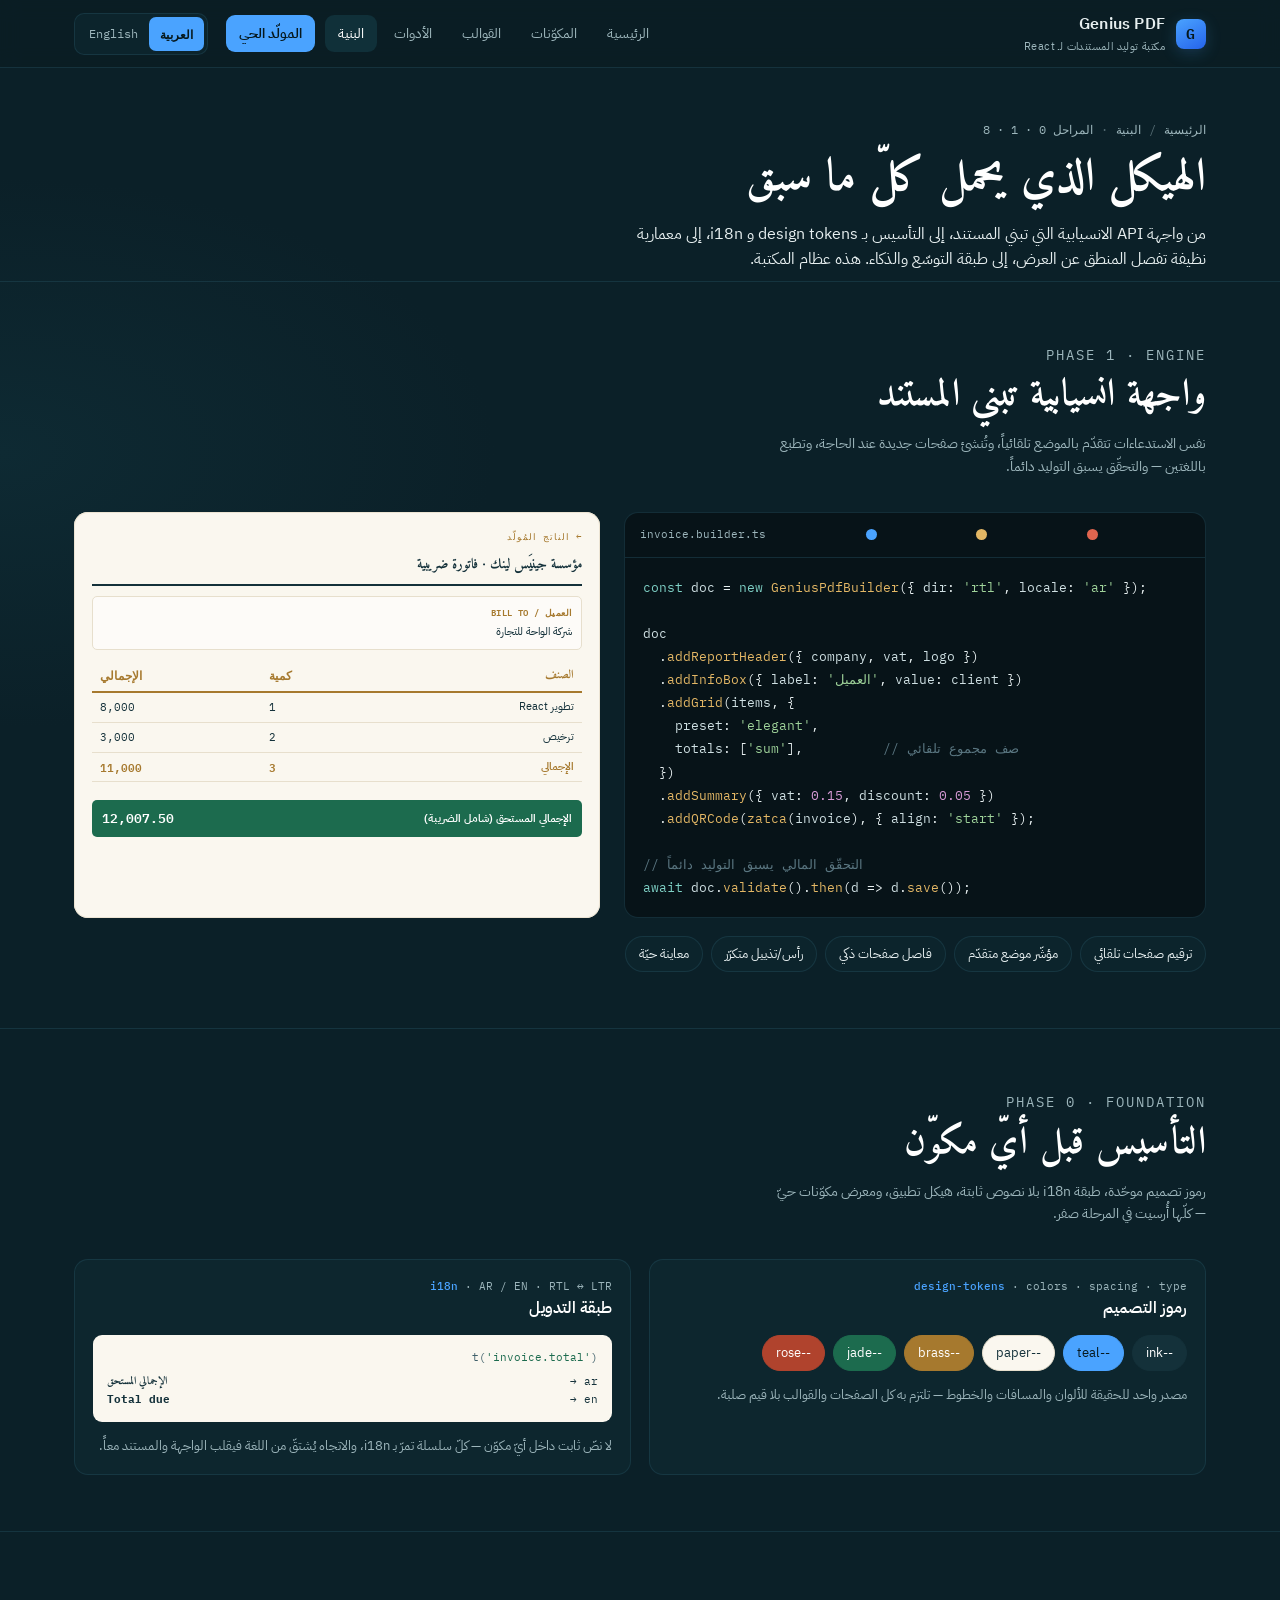
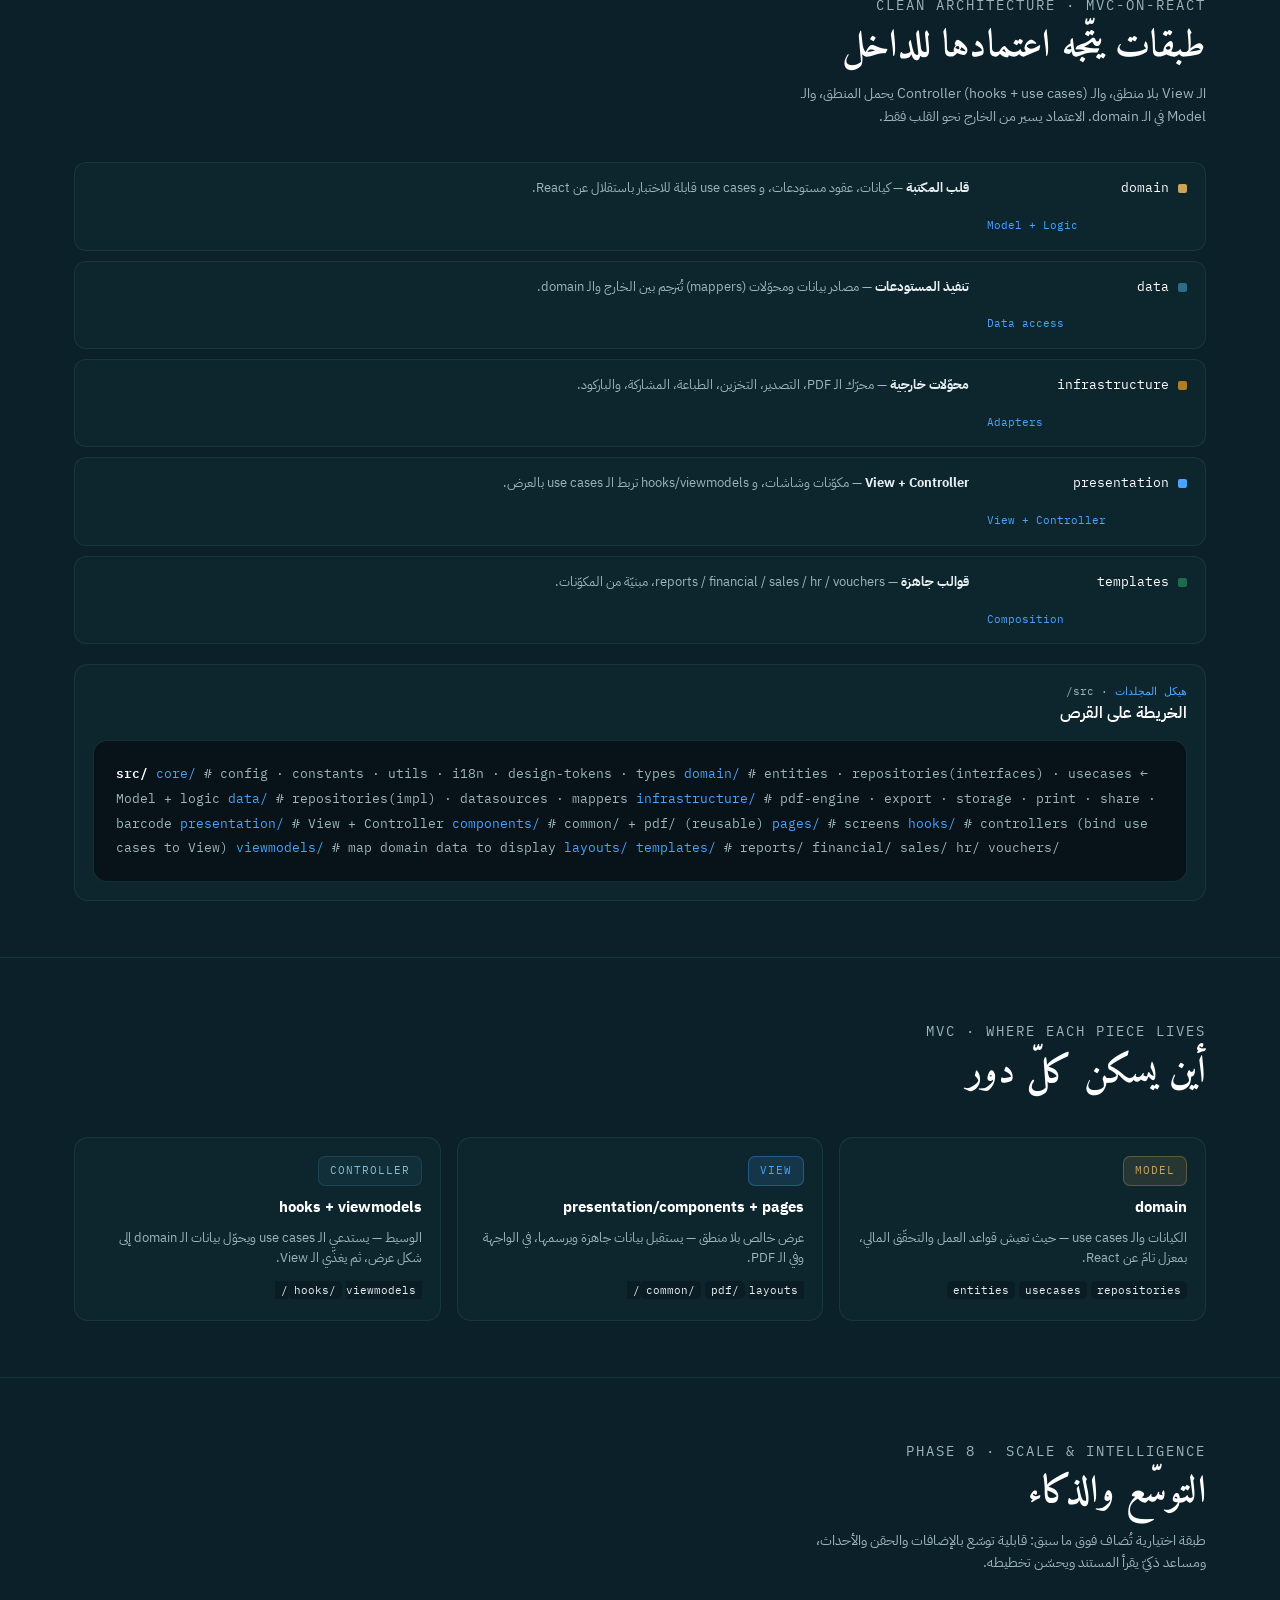
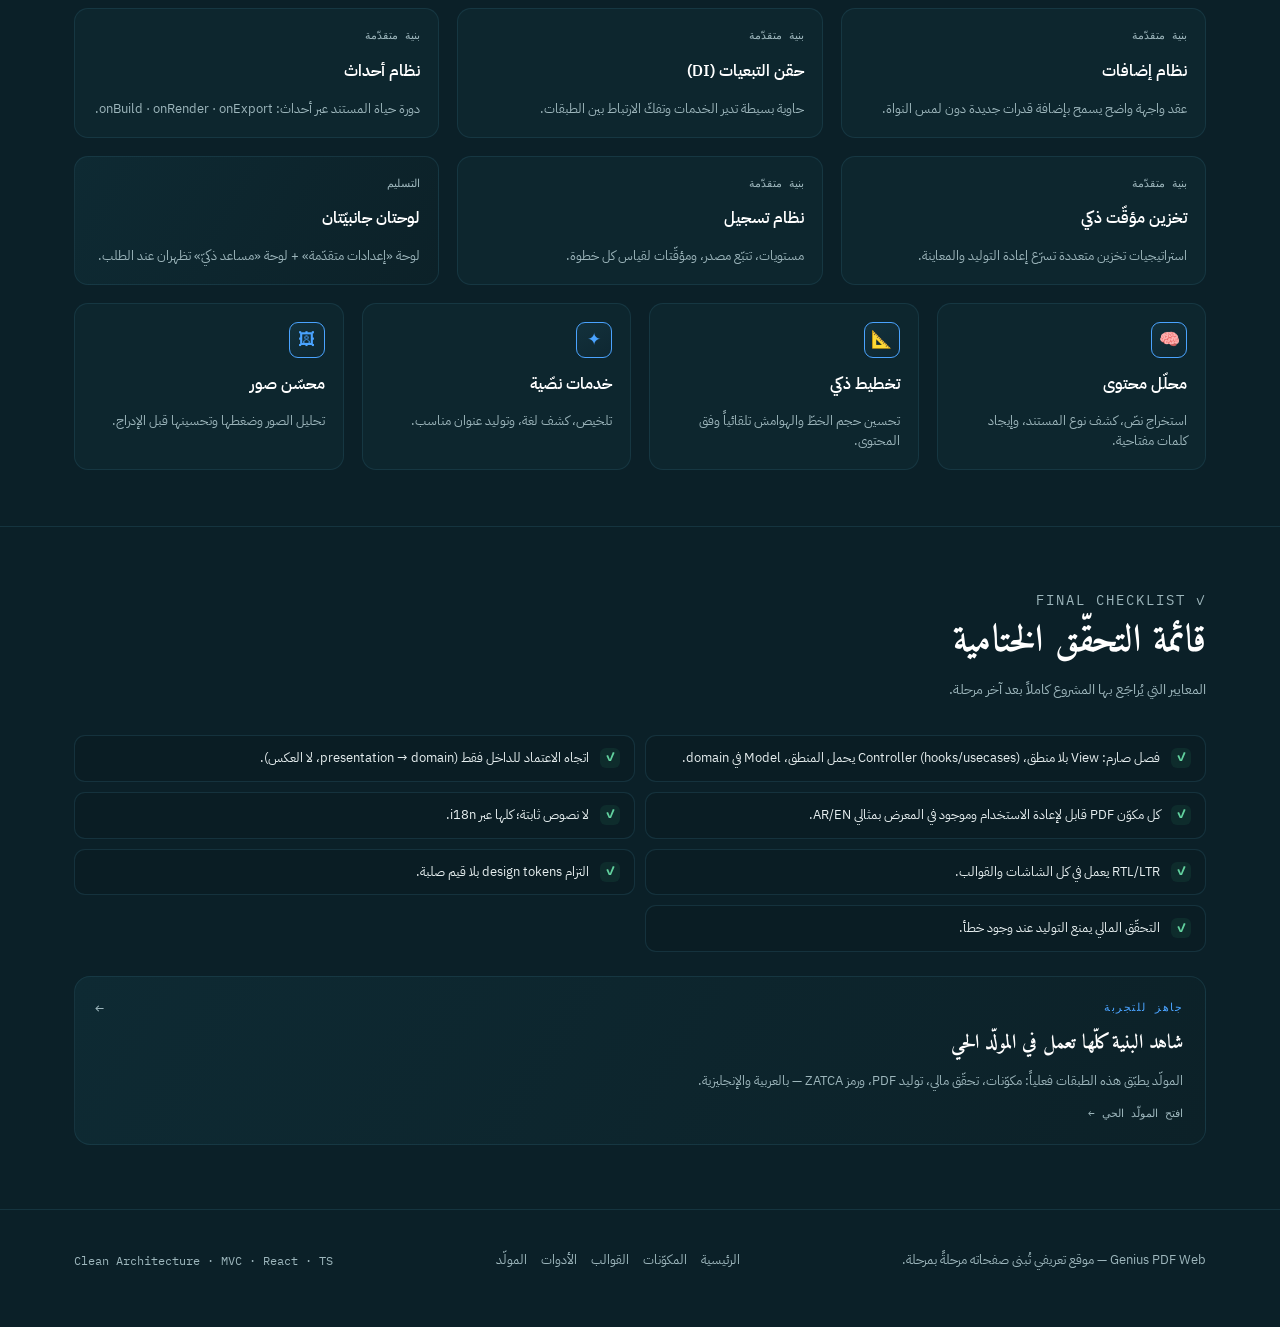
==== commit 27fff37f: "Update color scheme for improved aesthetics and consistency across styles" ====
--- a/architecture.html
+++ b/architecture.html
@@ -64,7 +64,7 @@
         <div class="top">
           <span class="dot" style="background:#e0654f"></span>
           <span class="dot" style="background:#e3b765"></span>
-          <span class="dot" style="background:#46BEAE"></span>
+          <span class="dot" style="background:#4AA3FF"></span>
           <span class="mono">invoice.builder.ts</span>
         </div>
 <pre><span class="t-key">const</span> <span class="t-var">doc</span> = <span class="t-key">new</span> <span class="t-fn">GeniusPdfBuilder</span>({ <span class="t-var">dir</span>: <span class="t-str">'rtl'</span>, <span class="t-var">locale</span>: <span class="t-str">'ar'</span> });
@@ -133,7 +133,7 @@
         </div>
         <div class="chips">
           <span class="chip" style="background:#14313A;color:#fff;border-color:#14313A">--ink</span>
-          <span class="chip" style="background:#46BEAE;color:#06181d;border-color:#46BEAE">--teal</span>
+          <span class="chip" style="background:#4AA3FF;color:#06181d;border-color:#4AA3FF">--teal</span>
           <span class="chip" style="background:#FAF7EF;color:#14313A;border-color:#e7dfcd">--paper</span>
           <span class="chip" style="background:#A6792E;color:#fff;border-color:#A6792E">--brass</span>
           <span class="chip" style="background:#1C6B4E;color:#fff;border-color:#1C6B4E">--jade</span>
--- a/assets/styles.css
+++ b/assets/styles.css
@@ -7,7 +7,7 @@
 :root{
   --ink:#14313A; --ink-2:#3F606A;
   --engine:#0B2028; --engine-2:#102C36; --engine-line:#21495780;
-  --teal:#46BEAE; --teal-dim:#2C9085;
+  --teal:#4AA3FF; --teal-dim:#2563EB;
   --paper:#FAF7EF; --paper-line:#E7DFCD; --paper-edge:#ECE4D3;
   --brass:#A6792E; --brass-soft:#C9A45A;
   --jade:#1C6B4E; --rose:#B0432D; --amber:#B07D24; --sky:#2D6E86;
@@ -19,6 +19,12 @@
 }
 
 *{box-sizing:border-box}
+*{scrollbar-width:thin; scrollbar-color:#2563eb #081b22}
+*::-webkit-scrollbar{width:10px; height:10px}
+*::-webkit-scrollbar-track{background:#081b22; border-radius:999px}
+*::-webkit-scrollbar-thumb{background:linear-gradient(180deg,var(--teal),var(--teal-dim)); border:2px solid #081b22; border-radius:999px}
+*::-webkit-scrollbar-thumb:hover{background:linear-gradient(180deg,#74B9FF,var(--teal))}
+*::-webkit-scrollbar-corner{background:#081b22}
 html{scroll-behavior:smooth}
 body{
   margin:0; font-family:var(--font-ui); color:var(--cloud); line-height:1.6;
@@ -43,7 +49,7 @@
 .site-logo{width:30px; height:30px; flex:0 0 auto; border-radius:8px;
   background:linear-gradient(150deg,var(--teal),var(--teal-dim));
   display:grid; place-items:center; color:#06181d; font-family:var(--font-mono);
-  font-weight:600; font-size:15px; box-shadow:0 4px 16px #46beae33}
+  font-weight:600; font-size:15px; box-shadow:0 4px 16px #4aa3ff33}
 .brand-text small{display:block; font-weight:400; font-size:11px; color:var(--cloud-dim); letter-spacing:.4px}
 
 .nav-links{display:flex; align-items:center; gap:4px; margin-inline-start:auto}
@@ -67,7 +73,7 @@
 /* ---------- buttons ---------- */
 .btn{font-family:var(--font-ui); font-size:14px; font-weight:600; padding:12px 20px; border-radius:11px;
   border:0; cursor:pointer; transition:.18s; display:inline-flex; align-items:center; justify-content:center; gap:8px}
-.btn.primary{background:var(--teal); color:#06181d; box-shadow:0 8px 22px -10px #46beae88}
+.btn.primary{background:var(--teal); color:#06181d; box-shadow:0 8px 22px -10px #4aa3ff88}
 .btn.primary:hover{transform:translateY(-1px)}
 .btn.ghost{background:#0c242c; border:1px solid var(--engine-line); color:var(--cloud); font-weight:500}
 .btn.ghost:hover{border-color:#2c5663}
@@ -408,7 +414,7 @@
 .jobs{display:flex; flex-direction:column; gap:9px}
 .job{display:flex; align-items:center; gap:12px; background:#0a1d24; border:1px solid var(--engine-line); border-radius:11px; padding:11px 14px}
 .job .js{width:9px; height:9px; border-radius:50%; flex:0 0 auto}
-.job .js.done{background:var(--jade)} .job .js.run{background:var(--teal); box-shadow:0 0 0 3px #46beae33} .job .js.queue{background:var(--amber)} .job .js.fail{background:var(--rose)}
+.job .js.done{background:var(--jade)} .job .js.run{background:var(--teal); box-shadow:0 0 0 3px #4aa3ff33} .job .js.queue{background:var(--amber)} .job .js.fail{background:var(--rose)}
 .job .jn{font-size:13px; color:var(--cloud)}
 .job .jn span{display:block; font-family:var(--font-mono); font-size:10px; color:var(--cloud-dim)}
 .job .jt{margin-inline-start:auto; font-family:var(--font-mono); font-size:11px; color:var(--cloud-dim); text-align:end}
@@ -455,7 +461,7 @@
 .mvc .m{background:#0d262e; border:1px solid var(--engine-line); border-radius:14px; padding:18px; display:flex; flex-direction:column; gap:9px}
 .mvc .m .badge{font-family:var(--font-mono); font-size:11px; padding:5px 11px; border-radius:7px; width:max-content; letter-spacing:1px}
 .mvc .m.model .badge{background:#c9a45a22; color:var(--brass-soft); border:1px solid #c9a45a55}
-.mvc .m.view .badge{background:#46beae22; color:var(--teal); border:1px solid #46beae55}
+.mvc .m.view .badge{background:#4aa3ff22; color:var(--teal); border:1px solid #4aa3ff55}
 .mvc .m.ctrl .badge{background:#2d6e8622; color:#7fbcd6; border:1px solid #2d6e8655}
 .mvc .m h3{margin:0; font-size:15px; color:#fff}
 .mvc .m p{margin:0; font-size:12.5px; color:var(--cloud-dim)}
